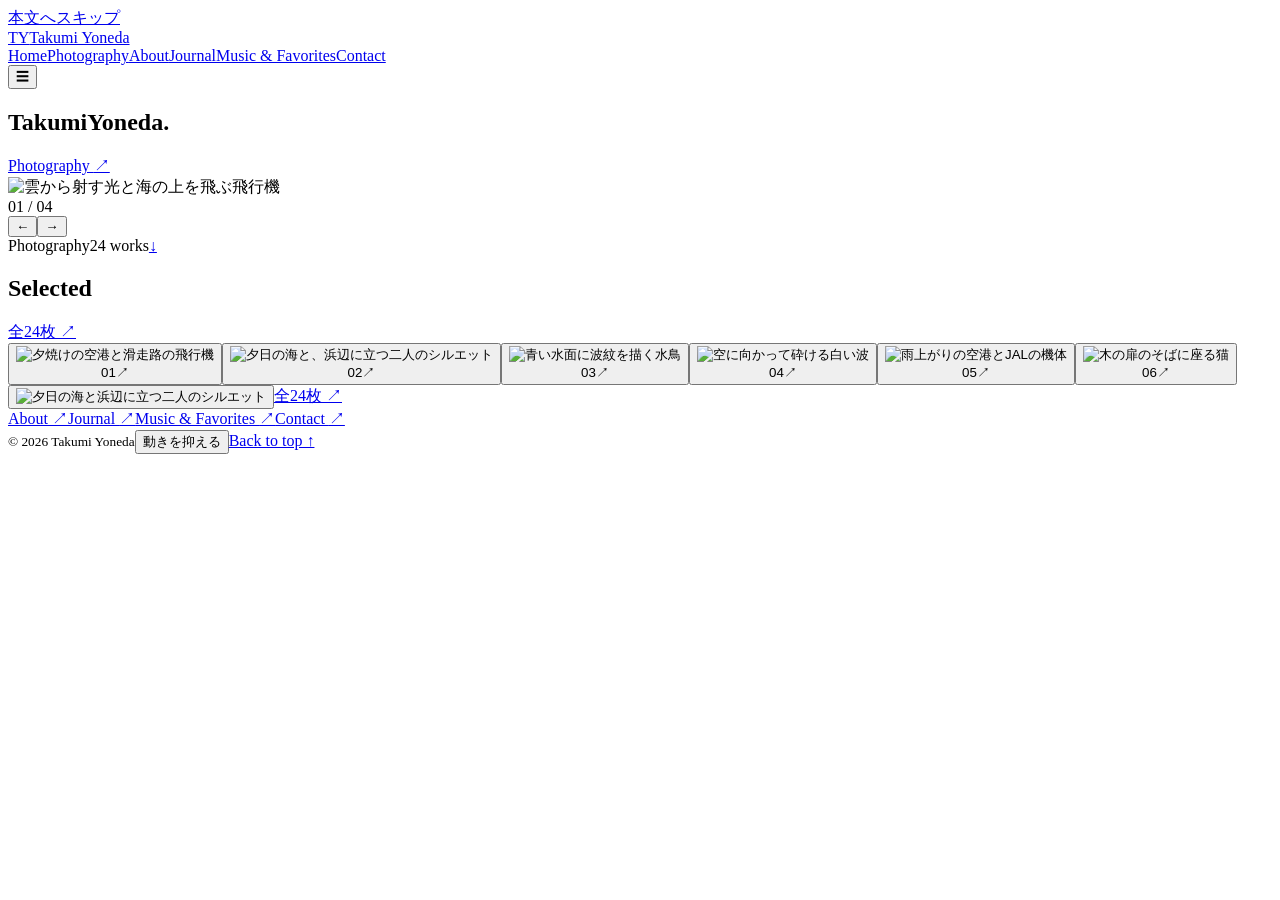
==== index.html @ cf7e60b3 "Add Takumi Yoneda personal website" ====
<!doctype html><html lang="ja"><head><meta charset="utf-8"><meta name="viewport" content="width=device-width,initial-scale=1"><meta name="description" content="Takumi Yonedaの個人公式サイト。写真、アート、言葉と好きなもの。Photography"><meta name="theme-color" content="#ffffff"><title>Home — Takumi Yoneda</title><link rel="icon" href="assets/favicon.svg" type="image/svg+xml"><link rel="stylesheet" href="assets/style.css"><script defer src="assets/content.js"></script><script defer src="assets/app.js"></script></head><body class="home-page"><a class="skip" href="#main">本文へスキップ</a><header><a class="brand" href="index.html">TY<span>Takumi Yoneda</span></a><nav class="desktop-nav" aria-label="メインナビゲーション"><a href="index.html" aria-current="page">Home</a><a href="photography.html">Photography</a><a href="about.html" >About</a><a href="journal.html" >Journal</a><a href="favorites.html" >Music & Favorites</a><a href="contact.html" >Contact</a></nav><button class="icon menu-toggle" aria-label="メニューを開く" aria-haspopup="dialog" aria-controls="menu-dialog" aria-expanded="false">☰</button></header><main id="main"><section class="cover" aria-label="写真カルーセル"><div class="cover-heading"><h1><span>Takumi</span><span>Yoneda<span class="name-dot">.</span></span></h1><a class="cover-link" href="photography.html">Photography <span aria-hidden="true">↗</span></a></div><div class="cover-photo" id="cover-photo"><div class="image-wrap"><img src="assets/photo-23.jpg" alt="雲から射す光と海の上を飛ぶ飛行機" width="1800" height="1200" fetchpriority="high"><span class="image-error" hidden>画像を読み込めませんでした</span></div><div class="cover-overlay"><span id="cover-counter" aria-live="polite">01 / 04</span><div class="cover-buttons"><button class="icon" id="cover-prev" aria-label="前の写真">←</button><button class="icon" id="cover-next" aria-label="次の写真">→</button></div></div></div><div class="cover-baseline"><span>Photography</span><span>24 works</span><a href="#selected" aria-label="作品へスクロール">↓</a></div></section><section id="selected" class="selected"><div class="section-head"><h2>Selected</h2><a class="chip" href="photography.html">全24枚 ↗</a></div><div class="selected-grid"><button class="photo-card reveal" data-photo="8" aria-label="IMG_3153_1を拡大"><div class="image-wrap"><img src="assets/photo-8.jpg" alt="夕焼けの空港と滑走路の飛行機" width="1800" height="1200" loading="lazy"><span class="image-error" hidden>画像を読み込めませんでした</span></div><span class="frame-number">01<span>↗</span></span></button><button class="photo-card reveal" data-photo="0" aria-label="Z50_4692を拡大"><div class="image-wrap"><img src="assets/photo-0.jpg" alt="夕日の海と、浜辺に立つ二人のシルエット" width="1800" height="1200" loading="lazy"><span class="image-error" hidden>画像を読み込めませんでした</span></div><span class="frame-number">02<span>↗</span></span></button><button class="photo-card reveal" data-photo="14" aria-label="Z50_3294を拡大"><div class="image-wrap"><img src="assets/photo-14.jpg" alt="青い水面に波紋を描く水鳥" width="1800" height="1200" loading="lazy"><span class="image-error" hidden>画像を読み込めませんでした</span></div><span class="frame-number">03<span>↗</span></span></button><button class="photo-card reveal" data-photo="15" aria-label="Z50_6900を拡大"><div class="image-wrap"><img src="assets/photo-15.jpg" alt="空に向かって砕ける白い波" width="1800" height="1200" loading="lazy"><span class="image-error" hidden>画像を読み込めませんでした</span></div><span class="frame-number">04<span>↗</span></span></button><button class="photo-card reveal" data-photo="10" aria-label="Z50_9318を拡大"><div class="image-wrap"><img src="assets/photo-10.jpg" alt="雨上がりの空港とJALの機体" width="1800" height="1200" loading="lazy"><span class="image-error" hidden>画像を読み込めませんでした</span></div><span class="frame-number">05<span>↗</span></span></button><button class="photo-card reveal" data-photo="21" aria-label="Z50_0183を拡大"><div class="image-wrap"><img src="assets/photo-21.jpg" alt="木の扉のそばに座る猫" width="1800" height="1200" loading="lazy"><span class="image-error" hidden>画像を読み込めませんでした</span></div><span class="frame-number">06<span>↗</span></span></button></div></section><section class="closing-frame reveal" aria-label="最後の作品"><button class="photo-card" data-photo="0" aria-label="Z50_4692を拡大"><div class="image-wrap"><img src="assets/photo-0.jpg" alt="夕日の海と浜辺に立つ二人のシルエット" width="1197" height="1800" loading="lazy"><span class="image-error" hidden>画像を読み込めませんでした</span></div></button><a class="chip" href="photography.html">全24枚 ↗</a></section><section class="home-links"><a href="about.html">About <span>↗</span></a><a href="journal.html">Journal <span>↗</span></a><a href="favorites.html">Music & Favorites <span>↗</span></a><a href="contact.html">Contact <span>↗</span></a></section><noscript><nav aria-label="ページ一覧"><a href="index.html">Home</a> / <a href="photography.html">Photography</a> / <a href="about.html">About</a> / <a href="journal.html">Journal</a> / <a href="favorites.html">Music & Favorites</a> / <a href="contact.html">Contact</a></nav></noscript></main><footer><div class="footer-bottom"><small>© 2026 Takumi Yoneda</small><button id="motion-toggle" class="chip" aria-pressed="false">動きを抑える</button><a href="#main">Back to top ↑</a></div></footer><dialog id="menu-dialog" class="menu-dialog" aria-labelledby="menu-title"><div class="dialog-top"><h2 id="menu-title">Menu</h2><button class="icon" data-close aria-label="メニューを閉じる">×</button></div><nav aria-label="モバイルナビゲーション"><a href="index.html" >Home<span>↗</span></a><a href="photography.html" aria-current="page">Photography<span>↗</span></a><a href="about.html" >About<span>↗</span></a><a href="journal.html" >Journal<span>↗</span></a><a href="favorites.html" >Music & Favorites<span>↗</span></a><a href="contact.html" >Contact<span>↗</span></a></nav></dialog><dialog id="sheet" class="sheet" aria-labelledby="sheet-title"><div class="handle" aria-hidden="true"></div><div class="dialog-top"><h2 id="sheet-title">Details</h2><button class="icon" data-close aria-label="詳細を閉じる">×</button></div><div id="sheet-content"></div></dialog><dialog id="lightbox" class="lightbox" aria-label="写真の拡大表示"><button class="icon" data-close aria-label="拡大表示を閉じる">×</button><img id="lightbox-image" alt=""><button class="icon viewer-info" id="viewer-info" aria-label="作品情報">i</button><div class="viewer-controls"><button class="icon" id="viewer-prev" aria-label="前の作品">←</button><span id="viewer-count" aria-live="polite"></span><button class="icon" id="viewer-next" aria-label="次の作品">→</button></div></dialog><div id="toast" role="status"></div></body></html>
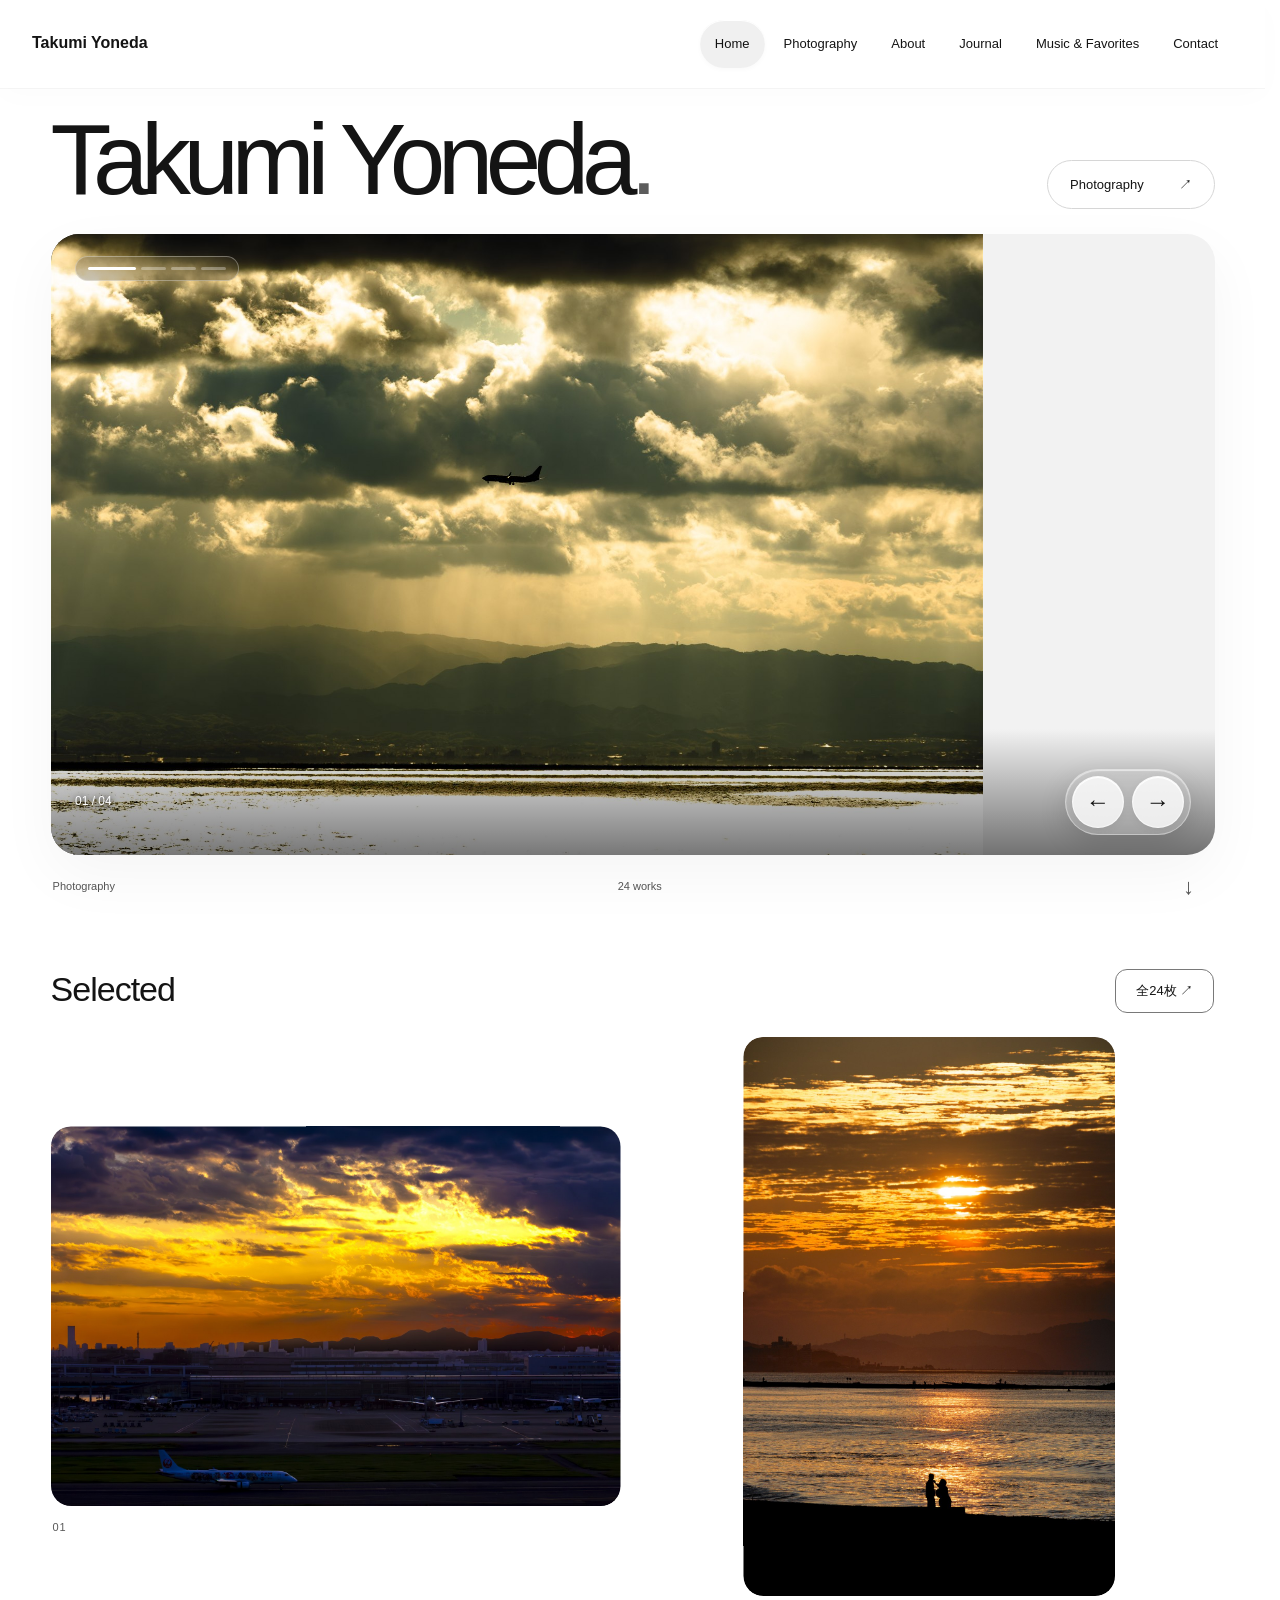
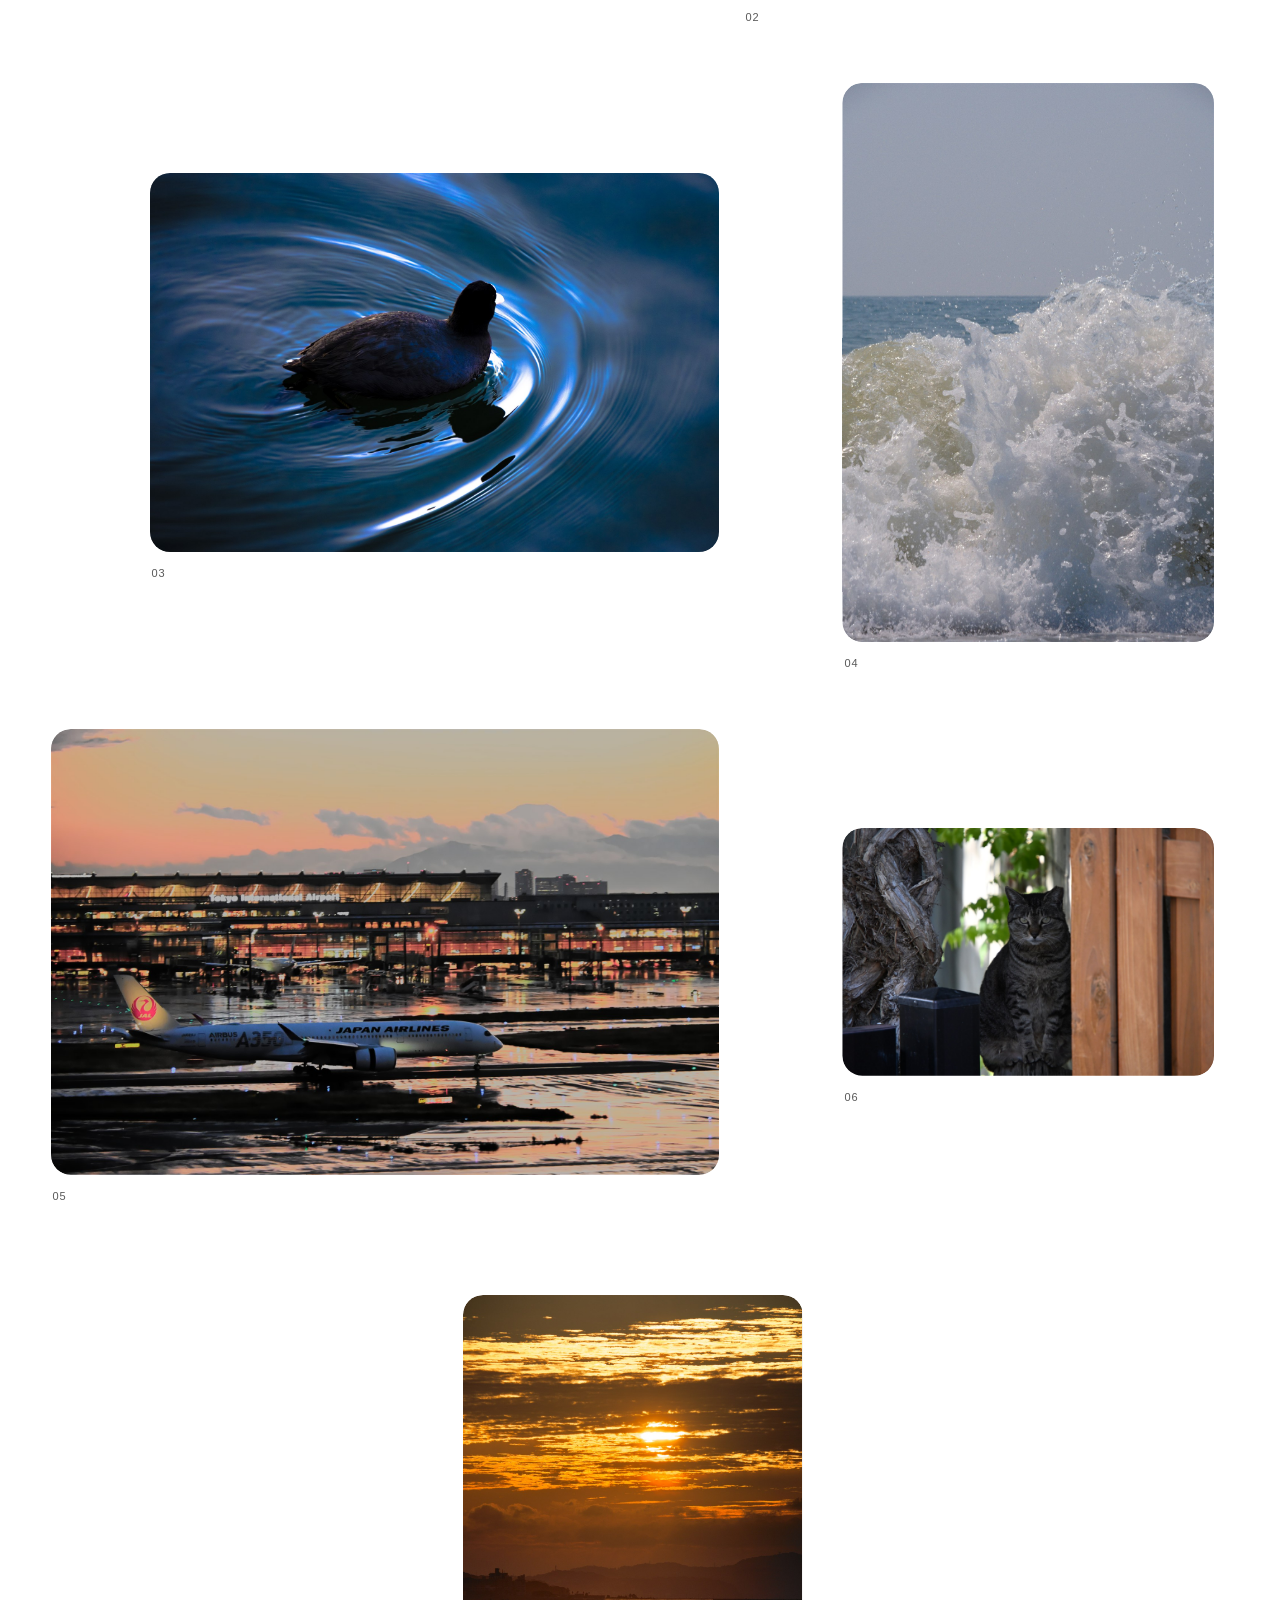
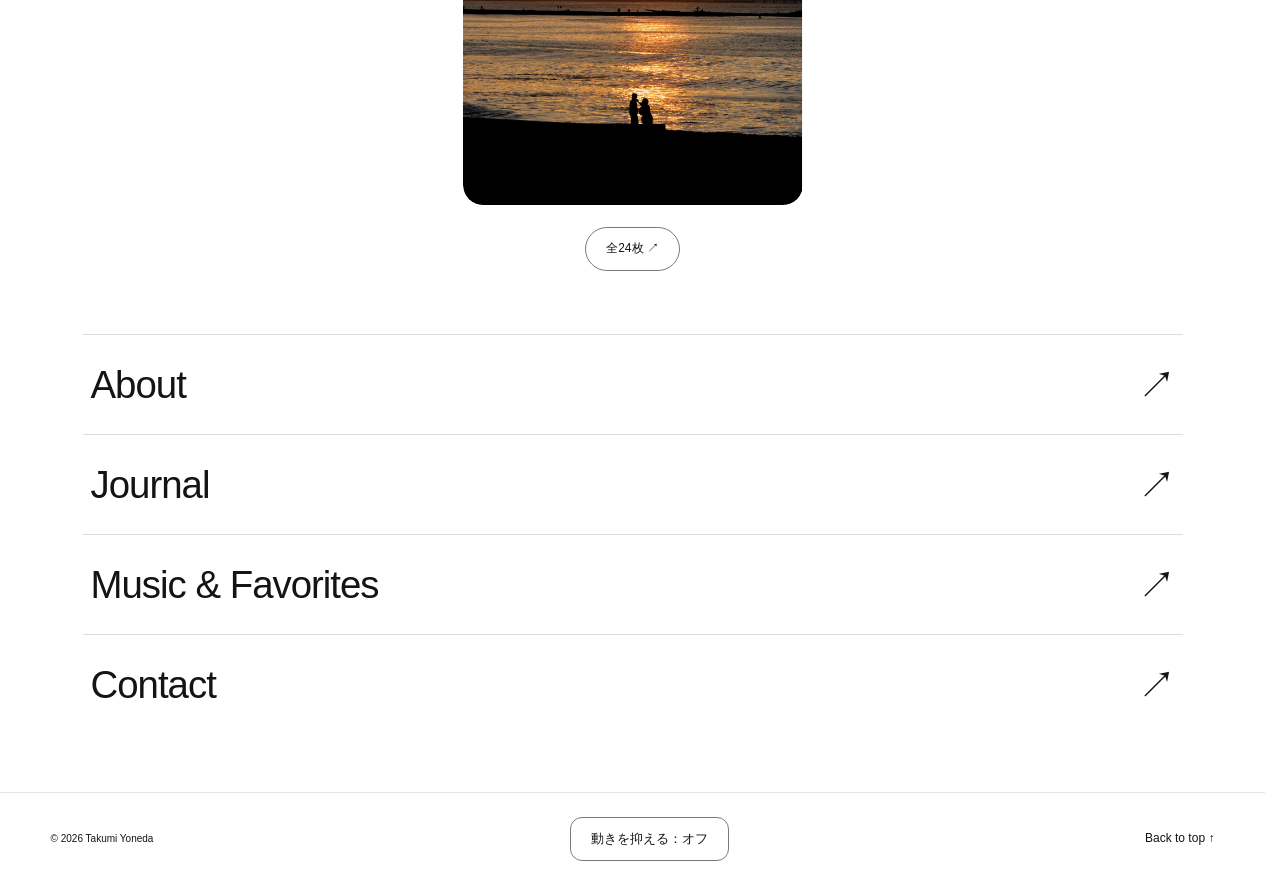
==== commit 2bdcffd3: "Polish page transitions and artist credits" ====
--- a/index.html
+++ b/index.html
@@ -1 +1 @@
-<!doctype html><html lang="ja"><head><meta charset="utf-8"><meta name="viewport" content="width=device-width,initial-scale=1"><meta name="description" content="Takumi Yonedaの個人公式サイト。写真、アート、言葉と好きなもの。Photography"><meta name="theme-color" content="#ffffff"><title>Home — Takumi Yoneda</title><link rel="icon" href="assets/favicon.svg" type="image/svg+xml"><link rel="stylesheet" href="assets/style.css"><script defer src="assets/content.js"></script><script defer src="assets/app.js"></script></head><body class="home-page"><a class="skip" href="#main">本文へスキップ</a><header><a class="brand" href="index.html">TY<span>Takumi Yoneda</span></a><nav class="desktop-nav" aria-label="メインナビゲーション"><a href="index.html" aria-current="page">Home</a><a href="photography.html">Photography</a><a href="about.html" >About</a><a href="journal.html" >Journal</a><a href="favorites.html" >Music & Favorites</a><a href="contact.html" >Contact</a></nav><button class="icon menu-toggle" aria-label="メニューを開く" aria-haspopup="dialog" aria-controls="menu-dialog" aria-expanded="false">☰</button></header><main id="main"><section class="cover" aria-label="写真カルーセル"><div class="cover-heading"><h1><span>Takumi</span><span>Yoneda<span class="name-dot">.</span></span></h1><a class="cover-link" href="photography.html">Photography <span aria-hidden="true">↗</span></a></div><div class="cover-photo" id="cover-photo"><div class="image-wrap"><img src="assets/photo-23.jpg" alt="雲から射す光と海の上を飛ぶ飛行機" width="1800" height="1200" fetchpriority="high"><span class="image-error" hidden>画像を読み込めませんでした</span></div><div class="cover-overlay"><span id="cover-counter" aria-live="polite">01 / 04</span><div class="cover-buttons"><button class="icon" id="cover-prev" aria-label="前の写真">←</button><button class="icon" id="cover-next" aria-label="次の写真">→</button></div></div></div><div class="cover-baseline"><span>Photography</span><span>24 works</span><a href="#selected" aria-label="作品へスクロール">↓</a></div></section><section id="selected" class="selected"><div class="section-head"><h2>Selected</h2><a class="chip" href="photography.html">全24枚 ↗</a></div><div class="selected-grid"><button class="photo-card reveal" data-photo="8" aria-label="IMG_3153_1を拡大"><div class="image-wrap"><img src="assets/photo-8.jpg" alt="夕焼けの空港と滑走路の飛行機" width="1800" height="1200" loading="lazy"><span class="image-error" hidden>画像を読み込めませんでした</span></div><span class="frame-number">01<span>↗</span></span></button><button class="photo-card reveal" data-photo="0" aria-label="Z50_4692を拡大"><div class="image-wrap"><img src="assets/photo-0.jpg" alt="夕日の海と、浜辺に立つ二人のシルエット" width="1800" height="1200" loading="lazy"><span class="image-error" hidden>画像を読み込めませんでした</span></div><span class="frame-number">02<span>↗</span></span></button><button class="photo-card reveal" data-photo="14" aria-label="Z50_3294を拡大"><div class="image-wrap"><img src="assets/photo-14.jpg" alt="青い水面に波紋を描く水鳥" width="1800" height="1200" loading="lazy"><span class="image-error" hidden>画像を読み込めませんでした</span></div><span class="frame-number">03<span>↗</span></span></button><button class="photo-card reveal" data-photo="15" aria-label="Z50_6900を拡大"><div class="image-wrap"><img src="assets/photo-15.jpg" alt="空に向かって砕ける白い波" width="1800" height="1200" loading="lazy"><span class="image-error" hidden>画像を読み込めませんでした</span></div><span class="frame-number">04<span>↗</span></span></button><button class="photo-card reveal" data-photo="10" aria-label="Z50_9318を拡大"><div class="image-wrap"><img src="assets/photo-10.jpg" alt="雨上がりの空港とJALの機体" width="1800" height="1200" loading="lazy"><span class="image-error" hidden>画像を読み込めませんでした</span></div><span class="frame-number">05<span>↗</span></span></button><button class="photo-card reveal" data-photo="21" aria-label="Z50_0183を拡大"><div class="image-wrap"><img src="assets/photo-21.jpg" alt="木の扉のそばに座る猫" width="1800" height="1200" loading="lazy"><span class="image-error" hidden>画像を読み込めませんでした</span></div><span class="frame-number">06<span>↗</span></span></button></div></section><section class="closing-frame reveal" aria-label="最後の作品"><button class="photo-card" data-photo="0" aria-label="Z50_4692を拡大"><div class="image-wrap"><img src="assets/photo-0.jpg" alt="夕日の海と浜辺に立つ二人のシルエット" width="1197" height="1800" loading="lazy"><span class="image-error" hidden>画像を読み込めませんでした</span></div></button><a class="chip" href="photography.html">全24枚 ↗</a></section><section class="home-links"><a href="about.html">About <span>↗</span></a><a href="journal.html">Journal <span>↗</span></a><a href="favorites.html">Music & Favorites <span>↗</span></a><a href="contact.html">Contact <span>↗</span></a></section><noscript><nav aria-label="ページ一覧"><a href="index.html">Home</a> / <a href="photography.html">Photography</a> / <a href="about.html">About</a> / <a href="journal.html">Journal</a> / <a href="favorites.html">Music & Favorites</a> / <a href="contact.html">Contact</a></nav></noscript></main><footer><div class="footer-bottom"><small>© 2026 Takumi Yoneda</small><button id="motion-toggle" class="chip" aria-pressed="false">動きを抑える</button><a href="#main">Back to top ↑</a></div></footer><dialog id="menu-dialog" class="menu-dialog" aria-labelledby="menu-title"><div class="dialog-top"><h2 id="menu-title">Menu</h2><button class="icon" data-close aria-label="メニューを閉じる">×</button></div><nav aria-label="モバイルナビゲーション"><a href="index.html" >Home<span>↗</span></a><a href="photography.html" aria-current="page">Photography<span>↗</span></a><a href="about.html" >About<span>↗</span></a><a href="journal.html" >Journal<span>↗</span></a><a href="favorites.html" >Music & Favorites<span>↗</span></a><a href="contact.html" >Contact<span>↗</span></a></nav></dialog><dialog id="sheet" class="sheet" aria-labelledby="sheet-title"><div class="handle" aria-hidden="true"></div><div class="dialog-top"><h2 id="sheet-title">Details</h2><button class="icon" data-close aria-label="詳細を閉じる">×</button></div><div id="sheet-content"></div></dialog><dialog id="lightbox" class="lightbox" aria-label="写真の拡大表示"><button class="icon" data-close aria-label="拡大表示を閉じる">×</button><img id="lightbox-image" alt=""><button class="icon viewer-info" id="viewer-info" aria-label="作品情報">i</button><div class="viewer-controls"><button class="icon" id="viewer-prev" aria-label="前の作品">←</button><span id="viewer-count" aria-live="polite"></span><button class="icon" id="viewer-next" aria-label="次の作品">→</button></div></dialog><div id="toast" role="status"></div></body></html>+<!doctype html><html lang="ja"><head><meta charset="utf-8"><meta name="viewport" content="width=device-width,initial-scale=1"><meta name="description" content="Takumi Yonedaの個人公式サイト。写真、アート、言葉と好きなもの。Photography"><meta name="theme-color" content="#ffffff"><title>Home — Takumi Yoneda</title><link rel="icon" href="assets/favicon.svg" type="image/svg+xml"><link rel="stylesheet" href="assets/style.css"><link rel="stylesheet" href="assets/motion.css"><script defer src="assets/content.js"></script><script defer src="assets/app.js"></script><script defer src="assets/motion.js"></script></head><body class="home-page"><a class="skip" href="#main">本文へスキップ</a><header><a class="brand" href="index.html">TY<span>Takumi Yoneda</span></a><nav class="desktop-nav" aria-label="メインナビゲーション"><a href="index.html" aria-current="page">Home</a><a href="photography.html">Photography</a><a href="about.html" >About</a><a href="journal.html" >Journal</a><a href="favorites.html" >Music & Favorites</a><a href="contact.html" >Contact</a></nav><button class="icon menu-toggle" aria-label="メニューを開く" aria-haspopup="dialog" aria-controls="menu-dialog" aria-expanded="false">☰</button></header><main id="main"><section class="cover" aria-label="写真カルーセル"><div class="cover-heading"><h1><span>Takumi</span><span>Yoneda<span class="name-dot">.</span></span></h1><a class="cover-link" href="photography.html">Photography <span aria-hidden="true">↗</span></a></div><div class="cover-photo" id="cover-photo"><div class="image-wrap"><img src="assets/photo-23.jpg" alt="雲から射す光と海の上を飛ぶ飛行機" width="1800" height="1200" fetchpriority="high"><span class="image-error" hidden>画像を読み込めませんでした</span></div><div class="cover-overlay"><span id="cover-counter" aria-live="polite">01 / 04</span><div class="cover-buttons"><button class="icon" id="cover-prev" aria-label="前の写真">←</button><button class="icon" id="cover-next" aria-label="次の写真">→</button></div></div></div><div class="cover-baseline"><span>Photography</span><span>24 works</span><a href="#selected" aria-label="作品へスクロール">↓</a></div></section><section id="selected" class="selected"><div class="section-head"><h2>Selected</h2><a class="chip" href="photography.html">全24枚 ↗</a></div><div class="selected-grid"><button class="photo-card reveal" data-photo="8" aria-label="IMG_3153_1を拡大"><div class="image-wrap"><img src="assets/photo-8.jpg" alt="夕焼けの空港と滑走路の飛行機" width="1800" height="1200" loading="lazy"><span class="image-error" hidden>画像を読み込めませんでした</span></div><span class="frame-number">01<span>↗</span></span></button><button class="photo-card reveal" data-photo="0" aria-label="Z50_4692を拡大"><div class="image-wrap"><img src="assets/photo-0.jpg" alt="夕日の海と、浜辺に立つ二人のシルエット" width="1800" height="1200" loading="lazy"><span class="image-error" hidden>画像を読み込めませんでした</span></div><span class="frame-number">02<span>↗</span></span></button><button class="photo-card reveal" data-photo="14" aria-label="Z50_3294を拡大"><div class="image-wrap"><img src="assets/photo-14.jpg" alt="青い水面に波紋を描く水鳥" width="1800" height="1200" loading="lazy"><span class="image-error" hidden>画像を読み込めませんでした</span></div><span class="frame-number">03<span>↗</span></span></button><button class="photo-card reveal" data-photo="15" aria-label="Z50_6900を拡大"><div class="image-wrap"><img src="assets/photo-15.jpg" alt="空に向かって砕ける白い波" width="1800" height="1200" loading="lazy"><span class="image-error" hidden>画像を読み込めませんでした</span></div><span class="frame-number">04<span>↗</span></span></button><button class="photo-card reveal" data-photo="10" aria-label="Z50_9318を拡大"><div class="image-wrap"><img src="assets/photo-10.jpg" alt="雨上がりの空港とJALの機体" width="1800" height="1200" loading="lazy"><span class="image-error" hidden>画像を読み込めませんでした</span></div><span class="frame-number">05<span>↗</span></span></button><button class="photo-card reveal" data-photo="21" aria-label="Z50_0183を拡大"><div class="image-wrap"><img src="assets/photo-21.jpg" alt="木の扉のそばに座る猫" width="1800" height="1200" loading="lazy"><span class="image-error" hidden>画像を読み込めませんでした</span></div><span class="frame-number">06<span>↗</span></span></button></div></section><section class="closing-frame reveal" aria-label="最後の作品"><button class="photo-card" data-photo="0" aria-label="Z50_4692を拡大"><div class="image-wrap"><img src="assets/photo-0.jpg" alt="夕日の海と浜辺に立つ二人のシルエット" width="1197" height="1800" loading="lazy"><span class="image-error" hidden>画像を読み込めませんでした</span></div></button><a class="chip" href="photography.html">全24枚 ↗</a></section><section class="home-links"><a href="about.html">About <span>↗</span></a><a href="journal.html">Journal <span>↗</span></a><a href="favorites.html">Music & Favorites <span>↗</span></a><a href="contact.html">Contact <span>↗</span></a></section><noscript><nav aria-label="ページ一覧"><a href="index.html">Home</a> / <a href="photography.html">Photography</a> / <a href="about.html">About</a> / <a href="journal.html">Journal</a> / <a href="favorites.html">Music & Favorites</a> / <a href="contact.html">Contact</a></nav></noscript></main><footer><div class="footer-bottom"><small>© 2026 Takumi Yoneda</small><button id="motion-toggle" class="chip" aria-pressed="false">動きを抑える</button><a href="#main">Back to top ↑</a></div></footer><dialog id="menu-dialog" class="menu-dialog" aria-labelledby="menu-title"><div class="dialog-top"><h2 id="menu-title">Menu</h2><button class="icon" data-close aria-label="メニューを閉じる">×</button></div><nav aria-label="モバイルナビゲーション"><a href="index.html" >Home<span>↗</span></a><a href="photography.html" aria-current="page">Photography<span>↗</span></a><a href="about.html" >About<span>↗</span></a><a href="journal.html" >Journal<span>↗</span></a><a href="favorites.html" >Music & Favorites<span>↗</span></a><a href="contact.html" >Contact<span>↗</span></a></nav></dialog><dialog id="sheet" class="sheet" aria-labelledby="sheet-title"><div class="handle" aria-hidden="true"></div><div class="dialog-top"><h2 id="sheet-title">Details</h2><button class="icon" data-close aria-label="詳細を閉じる">×</button></div><div id="sheet-content"></div></dialog><dialog id="lightbox" class="lightbox" aria-label="写真の拡大表示"><button class="icon" data-close aria-label="拡大表示を閉じる">×</button><img id="lightbox-image" alt=""><button class="icon viewer-info" id="viewer-info" aria-label="作品情報">i</button><div class="viewer-controls"><button class="icon" id="viewer-prev" aria-label="前の作品">←</button><span id="viewer-count" aria-live="polite"></span><button class="icon" id="viewer-next" aria-label="次の作品">→</button></div></dialog><div id="toast" role="status"></div></body></html>
--- a/assets/style.css
+++ b/assets/style.css
@@ -0,0 +1,32 @@
+:root{color-scheme:light;--surface:#f7f8f2;--container:#eaece4;--primary:#365b42;--on-primary:#fff;--primary-container:#d7e9ce;--text:#20251f;--muted:#535e52;--outline:#727c70;--ease:cubic-bezier(.2,0,0,1);--radius:28px}*{box-sizing:border-box}body{margin:0;background:var(--surface);color:var(--text);font:16px/1.8 Arial,'Noto Sans JP',sans-serif}button,a,input{touch-action:manipulation}button{font:inherit;color:inherit;cursor:pointer}a{color:inherit;text-decoration:none}button{border:0}button[hidden],[hidden]{display:none!important}button,a{ -webkit-tap-highlight-color:transparent}a,button,summary{transition:background .2s var(--ease),transform .25s var(--ease),box-shadow .2s}a:hover,button:hover{filter:brightness(.94)}:focus-visible{outline:3px solid var(--primary);outline-offset:5px}img{display:block;width:100%;height:100%;object-fit:cover}header{height:100px;display:flex;align-items:center;justify-content:space-between;padding:0 4.5%;border-bottom:1px solid #d9ded3;gap:20px}.brand{font-size:32px;letter-spacing:-3px;font-weight:700;display:flex;align-items:center;gap:18px}.brand span{font-size:13px;letter-spacing:0;font-weight:500}.desktop-nav{display:flex;gap:8px}.desktop-nav a{padding:10px 15px;border-radius:28px;font-size:13px}.desktop-nav a[aria-current]{background:var(--primary-container);color:#223b2a}.desktop-nav a:hover{background:var(--container)}main,footer{max-width:1440px;margin:auto;padding:0 6%}.hero{display:grid;grid-template-columns:1fr 1.05fr;gap:6%;align-items:center;min-height:720px;padding:60px 0 80px}.eyebrow{font-size:11px;letter-spacing:2px;font-weight:700;color:var(--muted)}h1,h2,h3,p{margin-top:0}h1{font-size:clamp(56px,7.5vw,110px);line-height:1.04;letter-spacing:-6px;font-weight:500;margin-bottom:30px}em{font-family:Georgia,serif;font-weight:400;color:var(--primary)}.kinetic span{display:block;animation:rise .9s var(--ease) both}.kinetic span+span{animation-delay:.12s}.lead{font-size:16px;line-height:2;color:var(--muted);margin:30px 0}.button{display:inline-flex;align-items:center;justify-content:center;gap:35px;min-height:56px;padding:12px 26px;border-radius:100px;font-weight:600;font-size:14px}.filled{background:var(--primary);color:var(--on-primary)}.outlined{border:1px solid var(--outline);background:transparent}.button:hover{transform:translateY(-2px);box-shadow:0 5px 12px #253e2518}.hero-note{display:block;font-size:10px;letter-spacing:2px;margin-top:48px}.hero-visual{position:relative}.hero-visual .image-wrap{height:530px;border-radius:180px 180px 28px 28px}.image-wrap{background:var(--container);position:relative;overflow:hidden}.image-wrap:not(.loaded):not(.failed):after{content:'';position:absolute;inset:0;background:linear-gradient(100deg,transparent 20%,#ffffff70 45%,transparent 70%);animation:shimmer 1.4s infinite}.image-wrap img{transition:opacity .4s,transform .6s var(--ease)}.image-wrap.failed img{display:none}.image-error{display:block;padding:30px;color:var(--muted)}.image-label{display:flex;justify-content:space-between;font-size:10px;letter-spacing:1.8px;padding-top:16px}.round-mark{position:absolute;bottom:48px;left:-42px;border-radius:50%;width:120px;height:120px;display:grid;place-content:center;background:var(--primary-container);font-size:13px;line-height:1.5;transform:rotate(-12deg)}.section{padding:70px 0}.section-head{display:flex;align-items:end;justify-content:space-between;gap:20px;margin-bottom:30px}h2{font-size:clamp(28px,3.3vw,46px);font-weight:500;letter-spacing:-1px;line-height:1.35;margin-bottom:24px}.text-link{font-size:13px;border-bottom:1px solid var(--outline);padding:10px 0}.carousel{border-radius:var(--radius);overflow:hidden;background:var(--container)}.carousel .image-wrap{height:470px}.carousel-bar{padding:20px 28px;display:flex;justify-content:space-between;align-items:center}.carousel-bar p{margin:0;font-size:20px}.carousel-bar small{margin-left:20px;font-size:12px;color:var(--muted)}.icon{display:inline-grid;place-content:center;width:48px;height:48px;min-width:48px;border-radius:50%;background:var(--primary-container);font-size:24px}.carousel-bar .icon{background:var(--surface);margin-left:8px}.intro-panel{border-radius:40px;background:var(--primary-container);padding:70px;margin:60px 0;text-align:center}.intro-panel p{color:var(--muted)}.link-grid{display:grid;grid-template-columns:repeat(3,1fr);gap:18px}.link-card{border-top:1px solid var(--outline);padding:24px 10px}.link-card:hover{background:var(--container);border-radius:20px;transform:translateY(-4px)}h3{font-weight:500;font-size:22px}.link-card h3{margin-top:25px}.link-card p{font-size:13px;color:var(--muted)}.breadcrumbs{font-size:12px;padding-top:28px;color:var(--muted)}.breadcrumbs ol{list-style:none;display:flex;gap:14px;padding:0}.breadcrumbs li+li:before{content:'/';margin-right:14px}.page-heading{padding:65px 0 55px}.page-heading h1{font-size:clamp(48px,8vw,100px);overflow-wrap:anywhere}.page-heading p{color:var(--muted)}.accent{color:var(--primary)}.sample{font-size:12px;color:var(--muted);border-left:2px solid #a7b79f;padding-left:12px}.filters{display:flex;gap:10px;flex-wrap:wrap;margin-bottom:32px}.chip{display:inline-flex;align-items:center;justify-content:center;min-height:44px;padding:8px 20px;border:1px solid var(--outline);border-radius:12px;background:transparent;font-size:13px}.chip[aria-pressed=true]{background:var(--primary-container);border-color:transparent}.photo-grid{display:grid;grid-template-columns:1fr 1fr;gap:38px 24px}.photo-card{text-align:left;padding:0;background:none;border-radius:24px;overflow:hidden}.photo-card .image-wrap{height:340px;border-radius:24px}.photo-card:nth-child(even){margin-top:60px}.photo-card:hover img{transform:scale(1.035)}.photo-caption{display:flex;justify-content:space-between;padding:16px 6px;font-size:21px}.photo-caption small{display:block;font-size:12px;color:var(--muted)}.about-grid{display:grid;grid-template-columns:1fr 1fr;align-items:center;gap:8%}.about-grid .image-wrap{height:500px;border-radius:120px 28px 28px 28px}.process{list-style:none;display:grid;grid-template-columns:repeat(4,1fr);padding:30px 0;gap:20px}.process li>span{font-size:48px;color:var(--primary)}.process h3{font-size:17px}.process-line{height:5px;background:var(--primary-container);overflow:hidden;border-radius:10px}.process-line:after{content:'';display:block;background:var(--primary);width:100%;height:100%;transform-origin:left;animation:grow 1.2s var(--ease) both;animation-delay:calc(var(--i)*.15s)}.journal-row{display:flex;align-items:center;gap:36px;border-top:1px solid #c4cbbd;padding:36px 0}.journal-row>div{flex:1}.journal-row h2{font-size:30px;margin-bottom:10px}.journal-row p{margin-bottom:8px}.journal-number{font-size:32px;color:var(--muted)}.favorite-grid{display:grid;grid-template-columns:repeat(3,1fr);gap:20px}.favorite-card{padding:36px;border-radius:28px;background:var(--container)}.favorite-symbol{display:block;font-size:74px;color:var(--primary);margin-bottom:35px}.favorite-card h2{font-size:25px}.favorite-card p{font-size:14px}.static{cursor:default}.contact-panel{background:var(--primary-container);padding:50px;border-radius:32px}.faq{max-width:800px}.faq details{border-bottom:1px solid #bac4b4;padding:20px 0}.faq summary{cursor:pointer;min-height:44px;padding:8px;font-size:18px}.faq details p{padding:15px 8px;margin:0;color:var(--muted)}footer{margin-top:100px;border-top:1px solid #c4cbbd}.footer-top{display:flex;justify-content:space-between;align-items:center;gap:30px;padding:50px 0}.footer-top>a{font-size:clamp(32px,5vw,66px);letter-spacing:-2px}.footer-top>span{font-size:11px;letter-spacing:1.5px;line-height:2}.footer-bottom{border-top:1px solid #d9ded3;padding:24px 0;display:flex;justify-content:space-between;align-items:center;gap:20px;font-size:12px}.menu-toggle{display:none}dialog{color:var(--text);border:0;padding:28px;background:var(--surface);box-shadow:0 20px 80px #17241733}dialog::backdrop{background:#17241788;backdrop-filter:blur(4px)}dialog[open]{animation:rise .35s var(--ease)}.dialog-top{display:flex;align-items:center;justify-content:space-between;gap:20px;margin-bottom:24px}.dialog-top h2{font-size:24px;margin:0}.sheet{position:fixed;inset:auto 0 0;margin:0 auto;width:min(760px,100%);max-width:100%;max-height:90dvh;border-radius:32px 32px 0 0;overflow:auto;padding:16px 32px 40px}.handle{width:36px;height:4px;border-radius:4px;background:var(--outline);margin:0 auto 22px}.sheet img{max-height:45vh;border-radius:20px}.sheet h3{margin:20px 0 8px}.sheet .button{margin-top:18px}.lightbox{background:#151b16;max-width:95vw;max-height:95dvh;border-radius:20px;padding:60px 15px 15px}.lightbox>.icon{position:absolute;right:10px;top:8px}.lightbox img{width:auto;max-width:85vw;max-height:75dvh;object-fit:contain}.menu-dialog{position:fixed;inset:0 0 0 auto;margin:0;width:min(420px,100%);height:100dvh;max-height:100dvh;border-radius:28px 0 0 28px}.menu-dialog nav{display:grid}.menu-dialog nav a{display:flex;justify-content:space-between;padding:16px;border-radius:16px}.menu-dialog nav a[aria-current]{background:var(--primary-container)}#toast{position:fixed;bottom:24px;left:50%;transform:translateX(-50%);background:var(--text);color:white;border-radius:12px;padding:12px 24px;z-index:10;pointer-events:none}#toast:empty{display:none}.skip{position:fixed;top:-100px;left:20px;background:var(--primary);color:white;padding:12px;z-index:100}.skip:focus{top:10px}.sr-only{position:absolute;width:1px;height:1px;overflow:hidden;clip-path:inset(50%)}.js-motion .reveal{opacity:0;transform:translateY(22px);transition:opacity .65s var(--ease),transform .65s var(--ease)}.js-motion .reveal.visible{opacity:1;transform:none}body:has(dialog[open]){overflow:hidden}@keyframes rise{from{opacity:0;transform:translateY(24px)}to{opacity:1;transform:none}}@keyframes shimmer{from{transform:translateX(-100%)}to{transform:translateX(100%)}}@keyframes grow{from{transform:scaleX(0)}to{transform:scaleX(1)}}@media(min-width:1500px){header{padding-inline:calc((100vw - 1310px)/2)}}@media(max-width:1050px){.desktop-nav{display:none}.menu-toggle{display:grid}.hero{gap:4%;min-height:600px}.hero-visual .image-wrap{height:450px}h1{letter-spacing:-4px}.favorite-grid{grid-template-columns:1fr}.favorite-symbol{margin-bottom:12px}.process{grid-template-columns:1fr 1fr}}@media(max-width:640px){header{height:80px;padding:0 6%}.brand{font-size:28px}.brand span{font-size:12px}main,footer{padding-inline:6%}.hero{grid-template-columns:1fr;padding-top:40px;gap:38px}.hero h1{font-size:72px}.hero-note{margin-top:28px}.hero-visual .image-wrap{height:430px}.round-mark{left:auto;right:-8px;width:92px;height:92px;font-size:11px}.section{padding:45px 0}.section-head{align-items:start}.section-head h2{font-size:30px}.text-link{font-size:11px;white-space:nowrap}.carousel .image-wrap{height:280px}.carousel-bar{padding:16px}.carousel-bar p{font-size:15px}.carousel-bar small{display:block;margin-left:0}.intro-panel{padding:40px 22px;margin:30px 0}.link-grid,.photo-grid,.about-grid{grid-template-columns:1fr}.photo-card:nth-child(even){margin-top:0}.photo-card .image-wrap{height:300px}.page-heading{padding:40px 0}.page-heading h1{font-size:54px;letter-spacing:-3px}.about-grid{gap:30px}.about-grid .image-wrap{height:350px}.process{gap:16px}.process h3{font-size:13px}.journal-row{gap:14px}.journal-number{font-size:18px}.journal-row h2{font-size:23px}.journal-row p:not(.eyebrow){font-size:13px}.contact-panel{padding:30px 22px}.footer-top{display:block}.footer-top>span{display:block;margin-top:20px}.footer-bottom{flex-wrap:wrap}footer{margin-top:60px}.sheet{padding-inline:22px}}@media(prefers-reduced-motion:reduce){*,*:before,*:after{animation:none!important;transition:none!important;scroll-behavior:auto!important}.js-motion .reveal{opacity:1;transform:none}}html[data-reduced=true] *,html[data-reduced=true] *:before,html[data-reduced=true] *:after{animation:none!important;transition:none!important;scroll-behavior:auto!important}html[data-reduced=true] .reveal{opacity:1;transform:none}
+
+/* Preserve the full composition of supplied photographs in the portfolio. */
+.photo-card .image-wrap{height:auto;aspect-ratio:3/2}.photo-card:first-child .image-wrap{aspect-ratio:2/3}.photo-card .image-wrap img{width:100%;height:100%;object-fit:contain}.sheet img{height:auto;object-fit:contain}.hero-visual .image-wrap img{object-position:center 65%}
+
+/* White-first M3 neutral color roles. */
+:root{--surface:#fff;--container:#f4f4f4;--primary:#161616;--on-primary:#fff;--primary-container:#ededed;--text:#141414;--muted:#595959;--outline:#797979}
+header{border-color:#e5e5e5}.desktop-nav a[aria-current]{color:#111}.desktop-nav a:hover{background:#f3f3f3}.lightbox{background:#111}.sample{border-color:#999}footer,.footer-bottom{border-color:#e5e5e5}.faq details,.journal-row{border-color:#d5d5d5}
+.portfolio-page header{height:88px}.portfolio-page .brand{font-size:0;letter-spacing:0;gap:0}.portfolio-page .brand span{font-size:16px;font-weight:600}.portfolio-page main{max-width:1600px;padding-inline:4%}.portfolio-page .breadcrumbs{padding-top:18px;font-size:11px}.portfolio-page .page-heading{display:flex;align-items:center;justify-content:space-between;padding:30px 0 38px;gap:20px}.portfolio-page .page-heading h1{font-family:Arial,sans-serif;font-size:32px;letter-spacing:-1px;line-height:1.2;margin:0;font-weight:500}.photo-count{font-size:12px;color:var(--muted)}
+.portfolio-page .photo-grid{display:block;columns:2;column-gap:24px}.portfolio-page .photo-card{display:block;width:100%;margin:0 0 25px;break-inside:avoid;position:relative;border-radius:16px}.portfolio-page .photo-card:nth-child(even){margin-top:0}.portfolio-page .photo-card .image-wrap,.portfolio-page .photo-card:first-child .image-wrap{height:auto;aspect-ratio:auto;border-radius:16px}.portfolio-page .photo-card img{height:auto;object-fit:contain}.portfolio-page .photo-card:hover img{transform:none}.frame-number{display:block;font-size:11px;color:#595959;padding:8px 2px;text-align:left}.portfolio-page footer{max-width:1600px;margin-top:48px;padding-inline:4%}.portfolio-page .footer-bottom{border-top:0}.portfolio-page .chip{border-radius:100px;font-size:11px}.portfolio-home .page-heading{padding-top:48px}
+@media(min-width:1500px){.portfolio-page header{padding-inline:4%}}@media(max-width:640px){.portfolio-page header{height:72px}.portfolio-page main{padding-inline:5%}.portfolio-page .page-heading{padding:24px 0}.portfolio-page .page-heading h1{font-size:26px}.portfolio-page .photo-grid{columns:1}.portfolio-page .photo-card{margin-bottom:20px}.portfolio-page .photo-card .image-wrap{height:auto}.portfolio-page .footer-bottom{gap:12px}}
+
+/* M3 editorial portfolio: neutral surfaces, expressive type, deliberate spacing. */
+.portfolio-page .page-heading{padding:48px 0 46px;align-items:flex-end;border-bottom:1px solid #e6e6e6;margin-bottom:24px}.portfolio-page .page-heading h1{font-size:clamp(64px,12vw,170px);line-height:.85;letter-spacing:-.075em;font-weight:500}.portfolio-page .page-heading h1 span{display:inline-block;animation:rise .8s var(--ease) both}.portfolio-page .page-heading h1 span+span{animation-delay:.1s}.portfolio-home .page-heading h1{font-size:clamp(44px,8vw,112px);line-height:1;letter-spacing:-.065em}.photo-count{font-variant-numeric:tabular-nums;border:1px solid #ddd;border-radius:50%;width:48px;height:48px;display:grid;place-items:center}.portfolio-tools{margin-bottom:32px}.portfolio-tools .filters{margin:0;gap:8px}.portfolio-page .filters .chip{min-height:44px;padding:8px 20px;border-color:#ddd}.portfolio-page .filters .chip[aria-pressed=true]{background:#171717;color:#fff}
+.portfolio-page .photo-grid{display:grid;columns:unset;grid-template-columns:repeat(12,minmax(0,1fr));gap:50px 28px;align-items:center}.portfolio-page .photo-card{grid-column:span 6;margin:0!important;align-self:center;border-radius:0;overflow:visible}.portfolio-page .photo-card .image-wrap,.portfolio-page .photo-card:first-child .image-wrap{border-radius:20px;overflow:hidden}.portfolio-page .photo-card.frame-0{grid-column:1/-1}.portfolio-page .photo-card.frame-1{grid-column:2/6}.portfolio-page .photo-card.frame-2{grid-column:7/13}.portfolio-page .photo-card.frame-3{grid-column:1/9}.portfolio-page .photo-card.frame-4{grid-column:4/13}.portfolio-page .photo-card.frame-7{grid-column:2/12}.portfolio-page .photo-card.frame-10{grid-column:2/6}.portfolio-page .photo-card.frame-11{grid-column:7/13}.portfolio-page .photo-card.frame-14{grid-column:2/12}.portfolio-page .photo-card.frame-19{grid-column:2/12}.portfolio-page .photo-card.frame-23{grid-column:3/11}.portfolio-page .photo-card:hover{filter:none}.portfolio-page .photo-card:hover .image-wrap{box-shadow:0 8px 26px #00000014}.portfolio-page .photo-card:hover img{transform:scale(1.012)}.frame-number{display:flex;justify-content:space-between;padding:12px 2px;font-size:11px;letter-spacing:.08em}.frame-number>span{font-size:16px;opacity:0;transform:translate(-4px,4px);transition:opacity .2s,transform .3s}.photo-card:hover .frame-number>span,.photo-card:focus-visible .frame-number>span{opacity:1;transform:none}.portfolio-page .photo-grid.filtered .photo-card{grid-column:span 6!important}.portfolio-page header{background:#ffffffed;position:sticky;top:0;z-index:2;backdrop-filter:blur(16px)}.viewer-controls{display:flex;align-items:center;justify-content:space-between;gap:24px;padding:16px 4px 2px;color:#fff;font-size:12px}.viewer-controls .icon{color:#111;background:#fff}.lightbox:has(.viewer-controls) img{max-height:65dvh}
+@media(max-width:640px){.portfolio-page .page-heading{padding:28px 0 30px}.portfolio-page .page-heading h1{font-size:76px}.portfolio-home .page-heading h1{font-size:46px}.portfolio-page .photo-grid{gap:28px 12px}.portfolio-page .photo-grid .photo-card,.portfolio-page .photo-grid.filtered .photo-card{grid-column:1/-1!important}.portfolio-page .photo-grid .frame-1,.portfolio-page .photo-grid .frame-10{grid-column:2/12!important}.portfolio-page .photo-card .image-wrap{border-radius:16px}.portfolio-tools .filters{gap:6px}.portfolio-tools .chip{padding:8px 13px;font-size:11px}.portfolio-tools{margin-bottom:24px}}
+
+/* Unified neutral Material 3 presentation. */
+html{scroll-behavior:smooth;scroll-padding-top:100px}body{--ease:cubic-bezier(.2,0,0,1)}header{height:88px;position:sticky;top:0;background:#ffffffed;backdrop-filter:blur(18px);z-index:5}.brand{font-size:0;gap:0;letter-spacing:0}.brand span{font-size:16px;font-weight:600}.home-page main,.inner-page main{max-width:1600px;padding-inline:4%}.home-page footer,.inner-page footer{max-width:1600px;padding-inline:4%;margin-top:80px}.footer-bottom{border:0}.cover{padding-top:30px}.cover-heading{display:flex;justify-content:space-between;align-items:flex-end;padding-bottom:28px;gap:20px}.cover h1{font-size:clamp(60px,8.3vw,132px);letter-spacing:-.075em;line-height:.85;margin:0;font-weight:500}.cover h1>span{display:block;animation:rise .9s var(--ease) both}.cover h1>span+span{animation-delay:.12s}.name-dot{color:#5c5c5c}.cover-link{font-size:13px;display:flex;align-items:center;gap:35px;border-radius:100px;border:1px solid #d6d6d6;padding:12px 22px;min-height:48px}.cover-link:hover{background:#eee}.cover-photo{position:relative;border-radius:28px;overflow:hidden;background:#f2f2f2}.cover-photo .image-wrap{height:clamp(290px,43vw,630px)}.cover-photo img{object-fit:cover;object-position:center}.cover-overlay{position:absolute;bottom:20px;left:24px;right:20px;display:flex;align-items:center;justify-content:space-between;color:#fff;font-size:12px;text-shadow:0 1px 6px #000}.cover-buttons{display:flex;gap:8px}.cover-buttons .icon{background:#ffffffec;color:#111;text-shadow:none}.cover-baseline{display:flex;align-items:center;justify-content:space-between;padding:16px 2px;font-size:11px;color:#555}.cover-baseline a{display:grid;place-items:center;min-width:48px;min-height:48px;font-size:22px}.cover-photo img.changing{animation:photo-enter .65s var(--ease) both}.selected{padding:100px 0 70px}.selected h2{font-size:34px;margin:0}.selected-grid{display:grid;grid-template-columns:repeat(12,minmax(0,1fr));gap:56px 32px;align-items:center}.selected-grid .photo-card{grid-column:span 6;border-radius:0;margin:0;overflow:visible}.selected-grid .photo-card:nth-child(2){grid-column:8/12}.selected-grid .photo-card:nth-child(3){grid-column:2/8}.selected-grid .photo-card:nth-child(4){grid-column:9/13}.selected-grid .photo-card:nth-child(5){grid-column:1/8}.selected-grid .photo-card:nth-child(6){grid-column:9/13}.selected-grid .photo-card .image-wrap{height:auto;aspect-ratio:auto;border-radius:20px;overflow:hidden}.selected-grid .photo-card img{height:auto}.home-links{padding:35px 0}.home-links a{display:flex;justify-content:space-between;align-items:center;min-height:88px;padding:20px 8px;border-top:1px solid #ddd;font-size:clamp(23px,3vw,40px);letter-spacing:-1px}.home-links a:hover{padding-inline:24px;background:#f6f6f6;border-radius:20px}.inner-page .page-heading{padding:54px 0 50px}.inner-page .page-heading h1{font-size:clamp(56px,9vw,130px);letter-spacing:-.07em;font-family:Arial,sans-serif;line-height:.95;margin:0}.bio{display:grid;grid-template-columns:1.1fr 1fr;gap:9%;align-items:center}.bio .image-wrap{border-radius:24px;aspect-ratio:3/2}.bio h2{font-size:clamp(26px,4vw,54px)}.bio p{color:#666;font-size:13px}.archive{max-width:1000px}.archive .section-head h2{font-size:32px}.archive .section-head>span{font-size:12px}.chart-row{display:grid;grid-template-columns:110px 1fr 35px;align-items:center;gap:24px;padding:18px 0;border-top:1px solid #eee;font-size:13px}.chart-track{height:12px;background:#f2f2f2;border-radius:20px;overflow:hidden}.chart-fill{height:100%;width:var(--size);background:#202020;border-radius:20px;transform-origin:left}.chart-row.visible .chart-fill{animation:grow 1s var(--ease) both}.empty-layout{max-width:980px}.empty-layout .image-wrap{height:auto;aspect-ratio:3/2;border-radius:24px}.empty-layout p{font-size:12px;color:#666;margin-top:20px}.minimal-favorites{display:grid;grid-template-columns:1fr 1fr;gap:28px}.minimal-favorites>section{background:#f6f6f6;border-radius:28px;padding:48px;min-height:350px}.minimal-favorites h2{font-size:30px;margin:32px 0 8px}.minimal-favorites p{font-size:12px;color:#666}.record{display:block;width:160px;height:160px;border-radius:50%;background:repeating-radial-gradient(circle,#222 0 2px,#111 3px 5px);position:relative;transition:transform .8s var(--ease)}.record:after{content:'';position:absolute;width:40px;height:40px;background:#fff;border:16px solid #aaa;border-radius:50%;top:60px;left:60px}.minimal-favorites>section:hover .record{transform:rotate(35deg)}.favorite-art{display:flex;gap:10px;height:160px;align-items:end}.favorite-art span{display:block;width:45px;background:#222;height:100%;border-radius:8px;transform:rotate(-9deg);transition:transform .5s var(--ease)}.favorite-art span:nth-child(2){height:85%;background:#777;transform:rotate(3deg)}.favorite-art span:nth-child(3){height:92%;background:#bbb;transform:rotate(12deg)}.minimal-favorites>section:hover .favorite-art span{transform:rotate(0)}.contact-minimal{display:flex;align-items:center;gap:60px;background:#f5f5f5;border-radius:28px;padding:45px}.contact-symbol{font-size:clamp(90px,15vw,180px);line-height:1}.contact-minimal p{font-size:14px;margin:0}.inner-page .faq{padding-top:50px}.faq summary{font-size:15px}.faq p{font-size:13px}.sheet #sheet-content>p{font-size:12px;color:#555}.sheet .dialog-top h2{font-size:18px}.icon:hover{background:#ddd;transform:scale(1.04)}.icon:active,.chip:active,.button:active{transform:scale(.96)}
+@keyframes photo-enter{from{opacity:.3;transform:scale(1.025)}to{opacity:1;transform:scale(1)}}
+@media(max-width:640px){header{height:72px}.home-page main,.inner-page main{padding-inline:5%}.cover{padding-top:30px}.cover-heading{align-items:flex-end;padding-bottom:24px}.cover h1{font-size:65px}.cover-link{gap:14px;font-size:11px;padding:10px 15px}.cover-photo .image-wrap{height:340px}.cover-photo{border-radius:20px}.cover-overlay{left:16px;right:14px;bottom:14px}.selected{padding:54px 0 30px}.selected-grid{gap:32px 16px}.selected-grid .photo-card{grid-column:1/-1!important}.selected-grid .photo-card:nth-child(2),.selected-grid .photo-card:nth-child(4){grid-column:3/11!important}.selected .section-head{align-items:center}.selected h2{font-size:28px}.home-links a{min-height:72px}.inner-page .page-heading{padding:36px 0}.bio{grid-template-columns:1fr;gap:28px}.bio h2{margin-bottom:12px}.minimal-favorites{grid-template-columns:1fr}.minimal-favorites>section{padding:32px;min-height:300px}.chart-row{grid-template-columns:75px 1fr 25px;gap:14px;font-size:12px}.contact-minimal{gap:25px;padding:30px}.contact-symbol{font-size:90px}}
+
+/* Emotion through a clear hierarchy, direct manipulation and a quiet ending. */
+.cover-heading{padding-bottom:34px}.cover h1{font-weight:500}.cover-photo .image-wrap{height:auto;aspect-ratio:3/2;max-height:none}.cover-photo img{height:auto;object-fit:contain}.cover-photo .cover-overlay{background:linear-gradient(transparent,#0008);left:0;right:0;bottom:0;padding:40px 24px 20px}.desktop-nav a{min-height:48px;display:inline-flex;align-items:center}.photo-card{cursor:zoom-in}.closing-frame{display:flex;flex-direction:column;align-items:center;gap:32px;padding:70px 0 100px}.closing-frame .photo-card{width:min(390px,65%);margin:0;border-radius:20px}.closing-frame .image-wrap{height:auto;aspect-ratio:auto;border-radius:20px}.closing-frame img{height:auto}.closing-frame .chip{border-radius:100px;font-size:12px}
+.lightbox{width:min(1500px,96vw);height:94dvh;max-width:96vw;max-height:94dvh;padding:70px 24px 80px;background:#111;border-radius:28px;overflow:hidden}.lightbox img,.lightbox:has(.viewer-controls) img{width:100%;height:100%;max-width:100%;max-height:100%;object-fit:contain;transition:opacity .18s}.lightbox .viewer-controls{position:absolute;bottom:14px;left:24px;right:24px;padding:0}.lightbox>.icon{top:12px;right:16px}.lightbox>.viewer-info{left:16px;right:auto;font-family:Georgia,serif;font-size:22px;background:#292929;color:#fff}.lightbox.is-loading img{opacity:.25}.lightbox.is-loading:before{content:'';position:absolute;left:30%;right:30%;height:2px;top:50%;background:linear-gradient(90deg,#333,#ccc,#333);animation:shimmer 1.4s infinite;pointer-events:none}.lightbox.image-failed:after{content:'画像を読み込めませんでした';position:absolute;inset:45% 10% auto;color:white;text-align:center;font-size:14px}.sheet{z-index:10}.photo-card:focus-visible{outline-offset:7px}.cover-buttons .icon,.viewer-controls .icon{width:52px;height:52px;min-width:52px}.portfolio-page .photo-grid{row-gap:70px}.portfolio-page .frame-number{padding-top:14px}.home-links{max-width:1100px;margin:auto}
+@media(max-width:640px){.cover-heading{padding-bottom:26px}.cover-photo .image-wrap{aspect-ratio:3/2;height:auto}.cover-photo .cover-overlay{padding:30px 14px 12px}.cover-buttons .icon{width:48px;height:48px;min-width:48px}.closing-frame{padding:45px 0 65px}.closing-frame .photo-card{width:72%}.lightbox{width:100vw;max-width:100vw;height:100dvh;max-height:100dvh;border-radius:0;padding:72px 8px 90px}.lightbox .viewer-controls{left:16px;right:16px;bottom:max(20px,env(safe-area-inset-bottom))}.portfolio-page .photo-grid{row-gap:36px}}
+
+.profile-facts{display:grid;grid-template-columns:1fr 1fr;gap:0 28px;max-width:430px;margin:26px 0 32px}.profile-facts>div{padding:12px 0;border-top:1px solid #e5e5e5}.profile-facts dt{font-size:11px;color:#666;margin-bottom:4px}.profile-facts dd{margin:0;font-size:16px;line-height:1.6;font-variant-numeric:tabular-nums}.profile-facts time{white-space:nowrap}@media(max-width:640px){.profile-facts{max-width:none;margin-top:24px;gap:0 20px}}
+
+.music-artists{list-style:none;margin:24px 0 0;padding:0}.music-artists li{padding:14px 0;border-top:1px solid #d9d9d9;font-size:clamp(20px,2.4vw,32px);line-height:1.3;letter-spacing:-.035em}.minimal-favorites>section:first-child{background:#f5f5f5}.minimal-favorites .record{width:120px;height:120px}.minimal-favorites .record:after{top:40px;left:40px}@media(max-width:640px){.music-artists li{font-size:25px;padding:15px 0}}
+
+.music-section>.section-head{align-items:center;margin-bottom:28px}.music-section h2{font-size:28px;margin:0}.music-total{font-size:12px;color:#666;font-variant-numeric:tabular-nums}.artist-grid{display:grid;grid-template-columns:repeat(6,minmax(0,1fr));gap:42px 24px}.artist-card{margin:0;min-width:0}.artist-group{grid-column:span 3}.artist-solo{grid-column:span 2}.artist-card .image-wrap{border-radius:24px;background:#f4f4f4;overflow:hidden}.artist-group .image-wrap{aspect-ratio:3/2}.artist-group img{object-fit:contain}.artist-solo .image-wrap{aspect-ratio:3/4}.artist-solo img{object-position:50% 25%;object-fit:cover}.artist-card figcaption{display:flex;align-items:center;justify-content:space-between;gap:12px;padding:16px 2px;font-size:clamp(16px,2vw,24px);letter-spacing:-.035em;line-height:1.3}.artist-number{font-size:11px;color:#666;letter-spacing:.04em}.photo-credits{margin-top:26px;border-top:1px solid #e5e5e5;font-size:11px;color:#666}.photo-credits summary{cursor:pointer;min-height:48px;display:list-item;align-content:center;width:fit-content;padding:12px 4px}.photo-credits ul{padding-left:20px;line-height:2}.photo-credits a{text-decoration:underline;text-underline-offset:3px}.photo-credits p{font-size:11px}.favorites-pending{padding-top:70px}.favorites-pending h2{font-size:28px}.favorites-pending p{font-size:12px;color:#666}@media(max-width:640px){.artist-grid{grid-template-columns:repeat(2,minmax(0,1fr));gap:28px 16px}.artist-group{grid-column:1/-1}.artist-solo{grid-column:span 1}.artist-solo:last-child{grid-column:1/-1;width:calc(50% - 8px);justify-self:center}.artist-card .image-wrap{border-radius:20px}.artist-card figcaption{font-size:17px;padding-top:12px}.artist-group figcaption{font-size:22px}.photo-credits ul{overflow-wrap:anywhere}}
--- a/assets/motion.css
+++ b/assets/motion.css
@@ -0,0 +1,50 @@
+/* Progressive enhancement: M3 motion + restrained glass surfaces. */
+html{scrollbar-gutter:stable}body{overflow-x:clip}
+/* Identical navigation geometry on EVERY page, independent of content width. */
+body header,body.portfolio-page header{height:88px;padding:0 max(32px,calc((100vw - 1440px)/2));width:100%;gap:24px;border-bottom:1px solid #ffffffa0;background:#ffffffd9;box-shadow:0 1px 0 #11111109,0 8px 30px #11111104;backdrop-filter:blur(24px) saturate(140%);-webkit-backdrop-filter:blur(24px) saturate(140%)}
+body .brand,body.portfolio-page .brand{font-size:0;gap:0;letter-spacing:0;flex-shrink:0}body .brand span,body.portfolio-page .brand span{font-size:16px;font-weight:600;white-space:nowrap}
+body .desktop-nav{gap:4px;align-items:center;flex-shrink:0}body .desktop-nav a{padding:0 15px;height:48px;min-height:48px;font-size:13px;font-weight:400;display:inline-flex;align-items:center;justify-content:center;white-space:nowrap;line-height:1;box-sizing:border-box}body .desktop-nav a[aria-current]{background:#eeeeeed9;color:#111;box-shadow:inset 0 1px 0 #fff,0 2px 5px #00000006}
+.cover-photo{isolation:isolate;box-shadow:0 20px 60px #1515150b;animation:frame-arrive 1.15s cubic-bezier(.16,1,.3,1) both}.cover h1>span{animation:name-arrive 1s cubic-bezier(.16,1,.3,1) both}.cover h1>span+span{animation-delay:.12s}.cover-link{animation:frame-arrive 1s .18s both}
+.cover-buttons,.viewer-controls{isolation:isolate}.cover-buttons{padding:6px;border-radius:100px;background:#ffffff28;border:1px solid #ffffff65;box-shadow:inset 0 1px 1px #ffffff90,0 8px 28px #0002;backdrop-filter:blur(20px) saturate(150%);-webkit-backdrop-filter:blur(20px) saturate(150%)}
+.cover-buttons .icon{background:#ffffffc9;border:1px solid #fff9;box-shadow:inset 0 1px 0 #fff,0 2px 8px #0001}.cover-buttons .icon:hover{background:#fff;transform:translateY(-2px)}
+.cover-steps{display:flex;gap:5px;position:absolute;top:22px;left:24px;padding:10px 12px;border:1px solid #ffffff55;border-radius:100px;background:#1113;backdrop-filter:blur(16px);z-index:1}.cover-step{width:25px;height:3px;border-radius:10px;background:#ffffff50;transition:width .55s cubic-bezier(.2,0,0,1),background .3s}.cover-step.active{width:48px;background:#fff}
+.js-motion .reveal{transition:opacity .85s cubic-bezier(.16,1,.3,1),transform 1s cubic-bezier(.16,1,.3,1);transform:translateY(54px);opacity:0}.js-motion .reveal.visible{opacity:1;transform:none}.js-motion .photo-card.reveal.visible .image-wrap,.js-motion .artist-card.reveal.visible .image-wrap{animation:photo-unveil 1.1s cubic-bezier(.16,1,.3,1) both}.image-wrap{transform-origin:50% 70%}.photo-card .image-wrap{transition:transform .65s cubic-bezier(.16,1,.3,1),box-shadow .4s;will-change:auto}.photo-card:hover .image-wrap{box-shadow:0 16px 40px #00000016}.photo-card:hover img,.portfolio-page .photo-card:hover img{transform:none}
+.frame-number{transition:color .3s}.photo-card:hover .frame-number{color:#111}.glass-ripple{position:absolute;width:12px;height:12px;border-radius:50%;pointer-events:none;background:#ffffff70;transform:translate(-50%,-50%);animation:ripple-out .6s ease-out forwards}.icon,.chip,.button{position:relative;overflow:hidden}
+.sheet,.menu-dialog{background:#fffffff0;border:1px solid #ffffffc9;box-shadow:inset 0 1px 0 white,0 20px 70px #0002;backdrop-filter:blur(28px) saturate(130%);-webkit-backdrop-filter:blur(28px) saturate(130%)}.sheet[open]{animation:sheet-up .55s cubic-bezier(.16,1,.3,1) both}.menu-dialog[open]{animation:menu-in .45s cubic-bezier(.16,1,.3,1) both}.menu-dialog[open] nav a{animation:menu-item .55s cubic-bezier(.16,1,.3,1) both}.menu-dialog nav a:nth-child(2){animation-delay:.035s}.menu-dialog nav a:nth-child(3){animation-delay:.07s}.menu-dialog nav a:nth-child(4){animation-delay:.105s}.menu-dialog nav a:nth-child(5){animation-delay:.14s}.menu-dialog nav a:nth-child(6){animation-delay:.175s}
+.lightbox{background:#111e;backdrop-filter:blur(32px);-webkit-backdrop-filter:blur(32px);border:1px solid #ffffff30;box-shadow:inset 0 1px 0 #ffffff20,0 20px 80px #0004}.lightbox[open]{animation:viewer-appear .35s ease both}.lightbox .viewer-controls{left:50%;right:auto;transform:translateX(-50%);width:min(330px,80%);padding:7px;border:1px solid #ffffff45;background:#ffffff1c;border-radius:100px;backdrop-filter:blur(24px);box-shadow:inset 0 1px 0 #ffffff45,0 8px 24px #0003}.viewer-controls .icon{background:#ffffffe6}.viewer-controls #viewer-count{font-variant-numeric:tabular-nums;min-width:65px;text-align:center}.lightbox>.icon{border:1px solid #ffffff50;box-shadow:inset 0 1px 0 #ffffff50}.viewer-info{background:#ffffff20!important}.photo-flight{position:fixed;object-fit:contain!important;border-radius:20px;z-index:100;pointer-events:none;max-width:none!important;max-height:none!important;transform-origin:0 0}.cover-old{position:absolute;inset:0;width:100%;height:100%;object-fit:contain;pointer-events:none;z-index:1}.motion-progress{position:fixed;top:0;left:0;height:2px;background:#202020;z-index:20;transform-origin:left;pointer-events:none;width:100%;transform:scaleX(0)}
+@keyframes name-arrive{from{opacity:0;transform:translateY(32px);filter:blur(10px)}to{opacity:1;transform:none;filter:blur(0)}}
+@keyframes frame-arrive{from{opacity:0;transform:translateY(32px) scale(.975)}to{opacity:1;transform:none}}
+@keyframes photo-unveil{from{clip-path:inset(9% 0 0 0 round 24px);opacity:.3;translate:0 18px}to{clip-path:inset(0 round 20px);opacity:1;translate:0 0}}
+@keyframes sheet-up{from{opacity:0;transform:translateY(70px) scale(.98)}to{opacity:1;transform:none}}
+@keyframes menu-in{from{opacity:0;transform:translateX(45px)}to{opacity:1;transform:none}}
+@keyframes menu-item{from{opacity:0;transform:translate(16px,12px)}to{opacity:1;transform:none}}
+@keyframes viewer-appear{from{opacity:0}to{opacity:1}}
+@keyframes ripple-out{to{transform:translate(-50%,-50%) scale(14);opacity:0}}
+@supports(animation-timeline:view()){html.js-motion .closing-frame .image-wrap{animation:closing-float linear both;animation-timeline:view();animation-range:entry 0% exit 100%}@keyframes closing-float{from{transform:translateY(20px)}to{transform:translateY(-20px)}}}
+@media(hover:hover) and (pointer:fine){html:not([data-reduced=true]) .photo-card:hover .image-wrap{transform:perspective(1100px) rotateX(var(--rx,0deg)) rotateY(var(--ry,0deg)) translateY(-5px)}}
+@media(max-width:1050px){body .desktop-nav{display:none}}
+@media(max-width:640px){body header,body.portfolio-page header{height:72px;padding:0 5%;gap:16px}.cover-steps{left:16px;top:16px}.cover-step{width:18px}.cover-step.active{width:32px}.lightbox .viewer-controls{bottom:max(18px,env(safe-area-inset-bottom))}.photo-flight{border-radius:16px}}
+@media(prefers-reduced-motion:reduce){*,*:before,*:after{animation:none!important;transition:none!important;scroll-behavior:auto!important}.photo-card .image-wrap{transform:none!important}.motion-progress{display:none}}
+html[data-reduced=true] *,html[data-reduced=true] *:before,html[data-reduced=true] *:after{animation:none!important;transition:none!important;scroll-behavior:auto!important}html[data-reduced=true] .photo-card .image-wrap{transform:none!important}html[data-reduced=true] .motion-progress{display:none}
+@supports not (backdrop-filter:blur(1px)){body header,.sheet,.menu-dialog{background:#fafafa}.cover-buttons{background:#eee}.lightbox .viewer-controls{background:#333}}
+/* Native multi-page continuity: navigation stays anchored, only content moves. */
+@view-transition{navigation:auto}
+header{view-transition-name:site-header}main{view-transition-name:page-content}footer{view-transition-name:site-footer}
+::view-transition-old(root),::view-transition-new(root){animation:none}
+::view-transition-group(site-header){animation:none}
+::view-transition-old(site-header){display:none}
+::view-transition-new(site-header){animation:none}
+::view-transition-old(page-content){animation:page-out .28s cubic-bezier(.4,0,1,1) both}
+::view-transition-new(page-content){animation:page-in .65s cubic-bezier(.16,1,.3,1) both}
+::view-transition-old(site-footer){animation:page-out .2s both}::view-transition-new(site-footer){animation:page-in .5s both}
+@keyframes page-out{to{opacity:0;transform:translateY(-12px)}}
+@keyframes page-in{from{opacity:0;transform:translateY(24px)}to{opacity:1;transform:none}}
+@supports not (view-transition-name:page-content){main{animation:page-in .65s cubic-bezier(.16,1,.3,1) both}}
+@media(prefers-reduced-motion:reduce){::view-transition-group(*),::view-transition-old(*),::view-transition-new(*){animation:none!important}}
+html[data-reduced=true]::view-transition-group(*),html[data-reduced=true]::view-transition-old(*),html[data-reduced=true]::view-transition-new(*){animation:none!important}
+/* Keep the visual rhythm photographic rather than dominated by whitespace. */
+.home-page main,.inner-page main,.portfolio-page main{padding-inline:4%;max-width:1560px}.cover{padding-top:22px}.cover-heading{padding-bottom:24px}.cover h1{display:flex;gap:.18em;flex-wrap:wrap;font-size:clamp(54px,7.8vw,112px);line-height:1}.cover h1>span{display:inline-block}.cover-photo .image-wrap{max-height:69svh;aspect-ratio:3/2}.cover-photo .image-wrap img{width:100%;height:100%;object-fit:contain}.cover-photo .image-wrap{background:#101113}.cover-baseline{padding:8px 2px}.selected{padding:48px 0 32px}.selected .section-head{margin-bottom:24px}.selected-grid{row-gap:34px;column-gap:24px}.closing-frame{padding:35px 0 45px;gap:22px}.closing-frame .photo-card{width:min(340px,55%)}.home-links{padding:18px 0}.home-links a{min-height:72px;padding-block:15px}.home-page footer,.inner-page footer,.portfolio-page footer{margin-top:40px}.inner-page .page-heading{padding:32px 0 34px}.inner-page .page-heading h1{font-size:clamp(52px,8vw,108px)}.portfolio-page .page-heading{padding:30px 0 30px;margin-bottom:20px}.portfolio-page .page-heading h1{font-size:clamp(58px,10vw,132px)}.portfolio-page .photo-grid{row-gap:38px}.portfolio-tools{margin-bottom:24px}.section{padding-block:44px}.favorites-pending{padding-top:40px}.artist-grid{row-gap:30px}.bio{gap:6%}
+@media(max-width:640px){.home-page main,.inner-page main,.portfolio-page main{padding-inline:5%}.cover{padding-top:22px}.cover-heading{padding-bottom:20px}.cover h1{display:block;font-size:54px;line-height:.94}.cover h1>span{display:block}.cover-link{min-height:44px}.cover-photo .image-wrap{height:auto;max-height:none;aspect-ratio:3/2}.selected{padding:32px 0 24px}.selected-grid{gap:24px 12px}.closing-frame{padding:24px 0 32px}.closing-frame .photo-card{width:65%}.home-links a{min-height:62px}.inner-page .page-heading,.portfolio-page .page-heading{padding:24px 0}.inner-page .page-heading h1{font-size:56px}.portfolio-page .page-heading h1{font-size:64px}.portfolio-page .photo-grid{row-gap:26px}.bio{gap:22px}.section{padding-block:32px}.favorites-pending{padding-top:30px}.photo-count{width:42px;height:42px}.home-page footer,.inner-page footer,.portfolio-page footer{margin-top:28px}}
+
+/* Photo palette: warm neutral, rose and muted blue; original image colors retained. */
+.artist-card .image-wrap{border:1px solid #00000006}.artist-group .image-wrap{background:#faf6f7;aspect-ratio:16/10}.artist-group img{object-fit:contain}.artist-solo .image-wrap{background:#f8f5f2}.artist-card:nth-child(3) img{object-position:50% 30%}.artist-card:nth-child(5) img{object-position:50% 36%}.photo-credits{max-width:1000px}
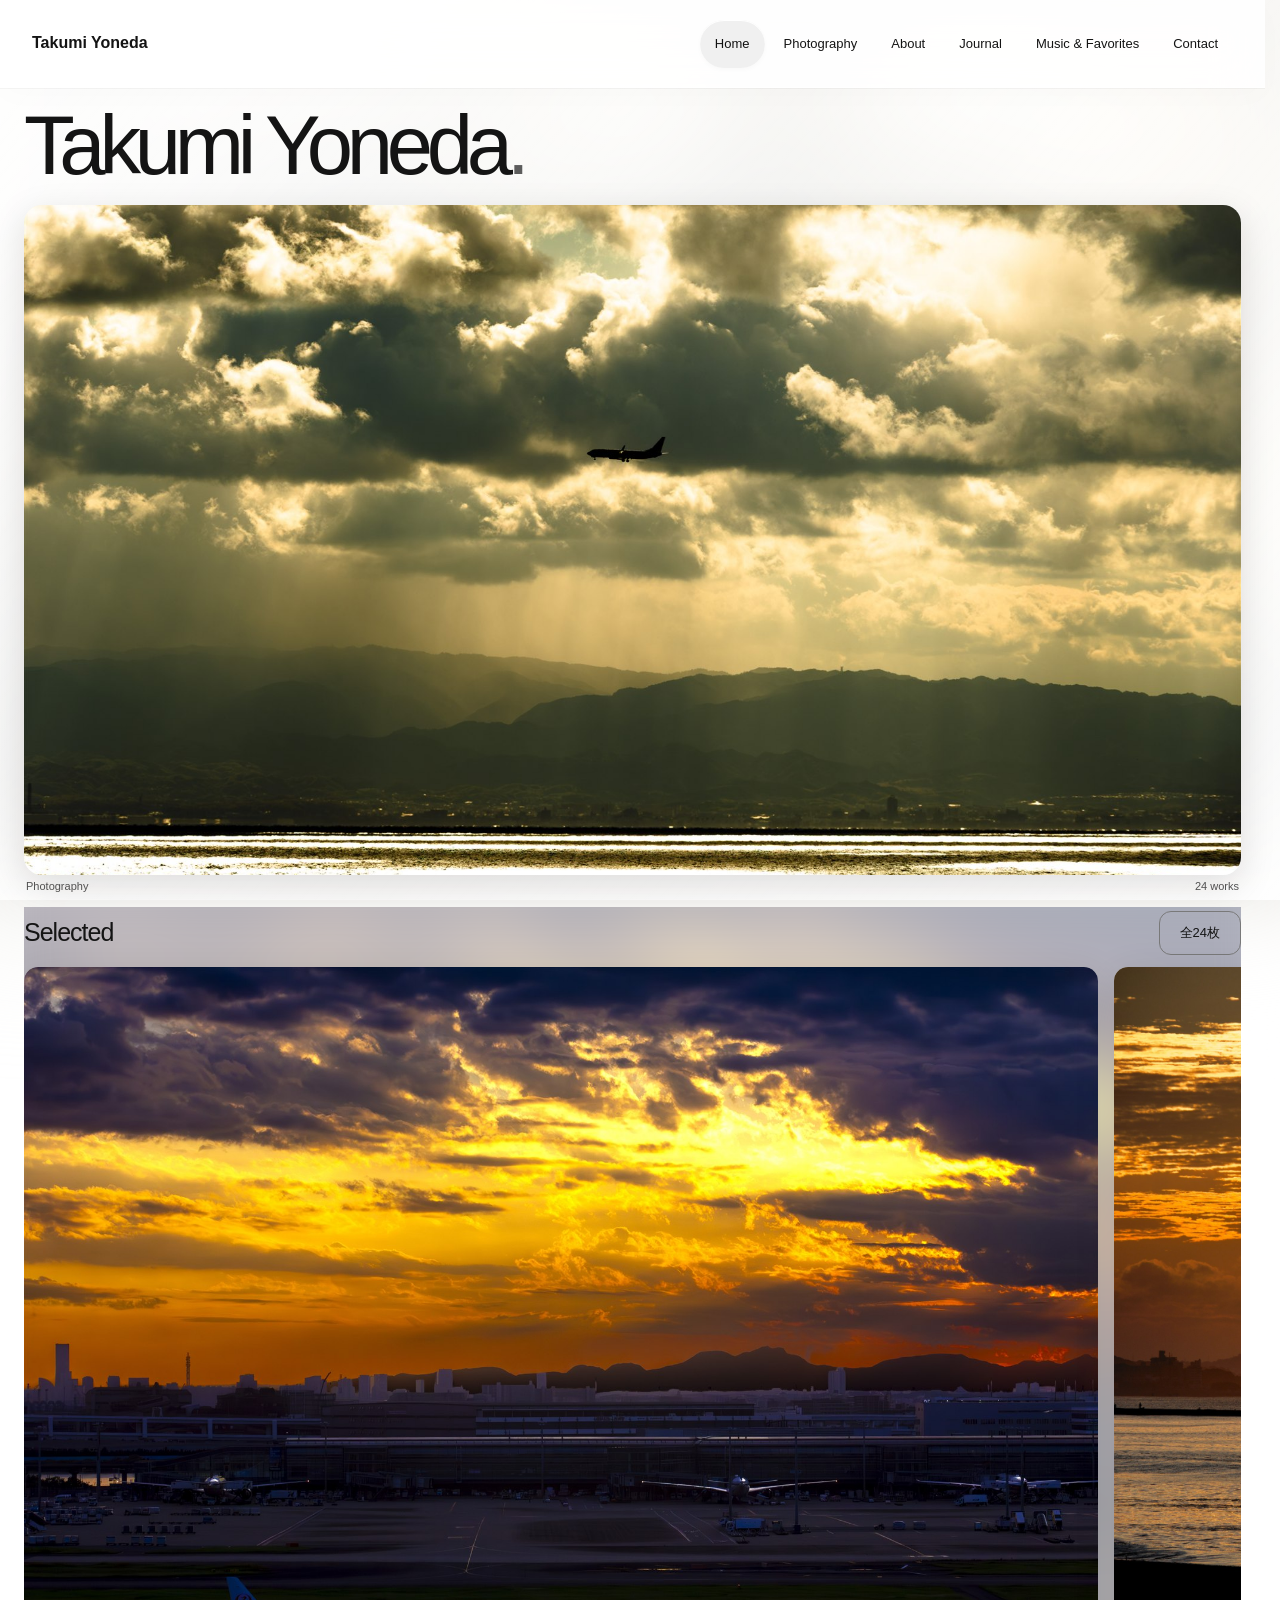
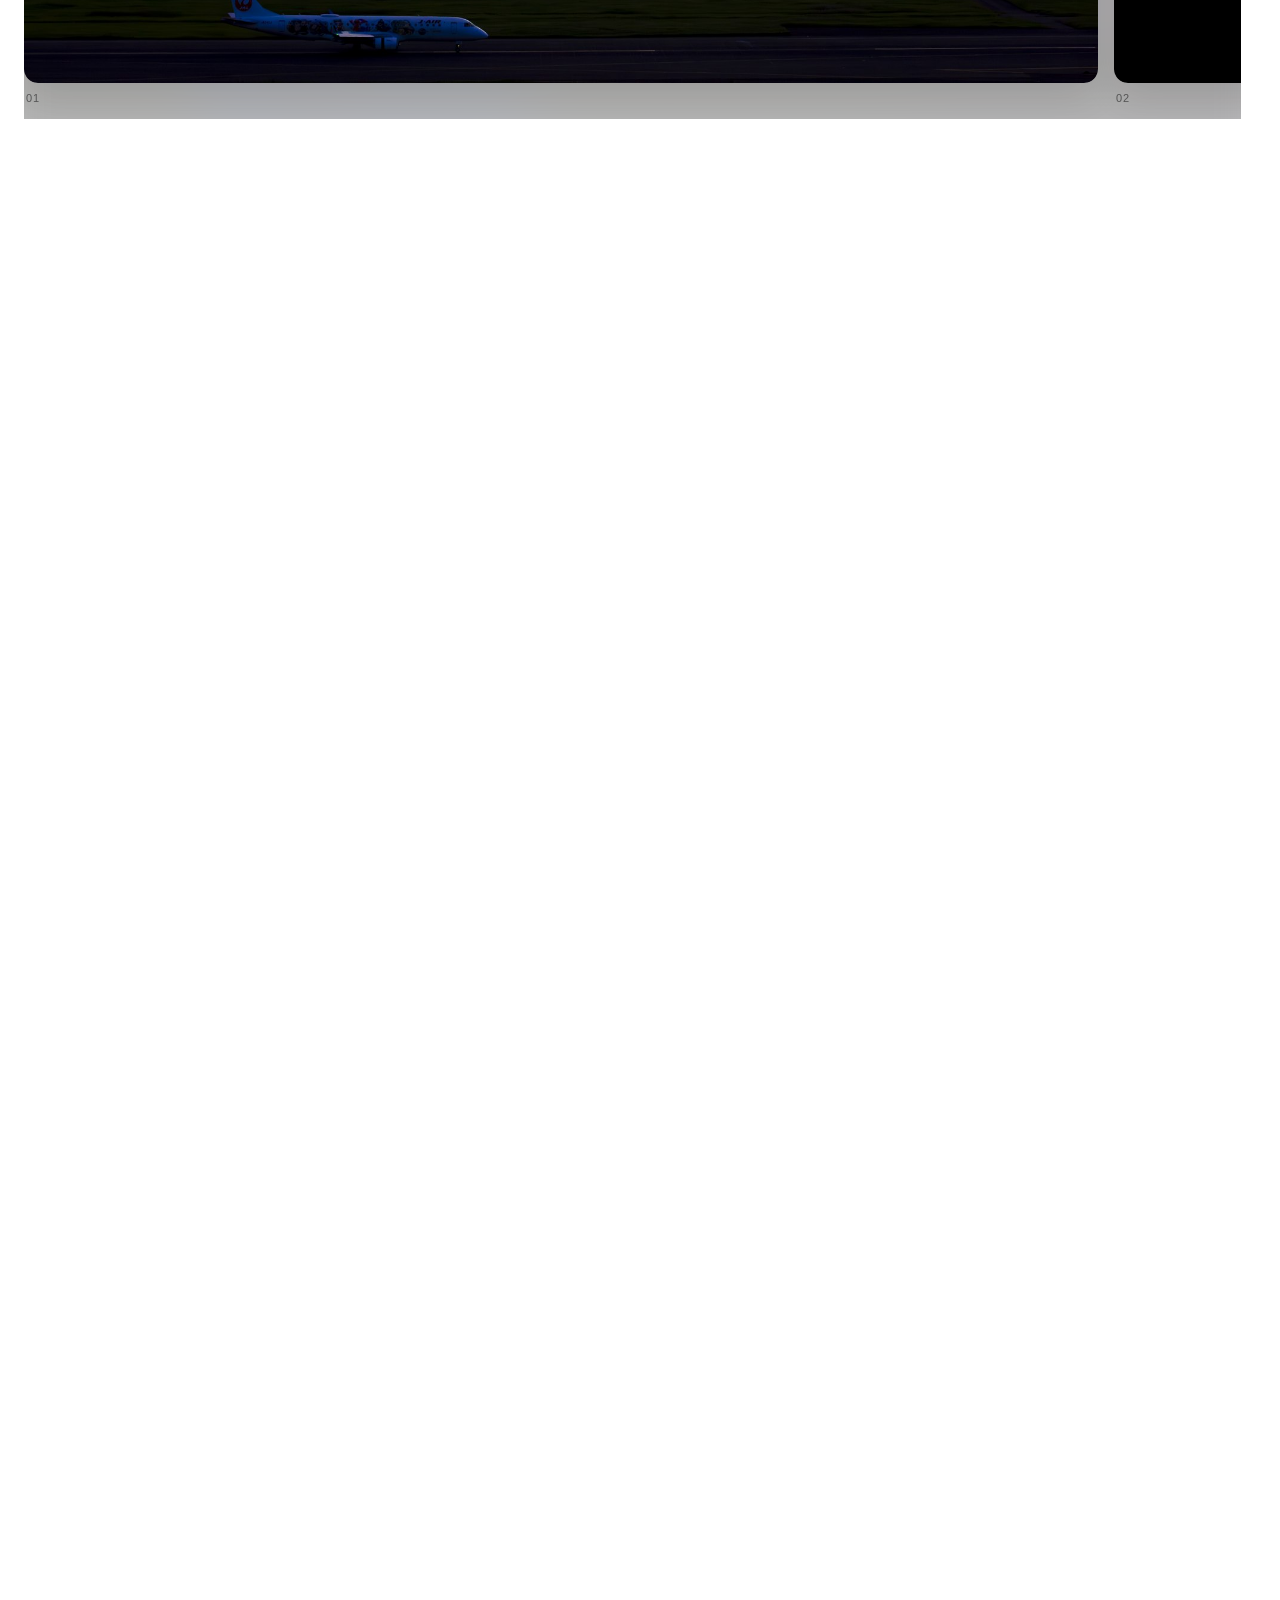
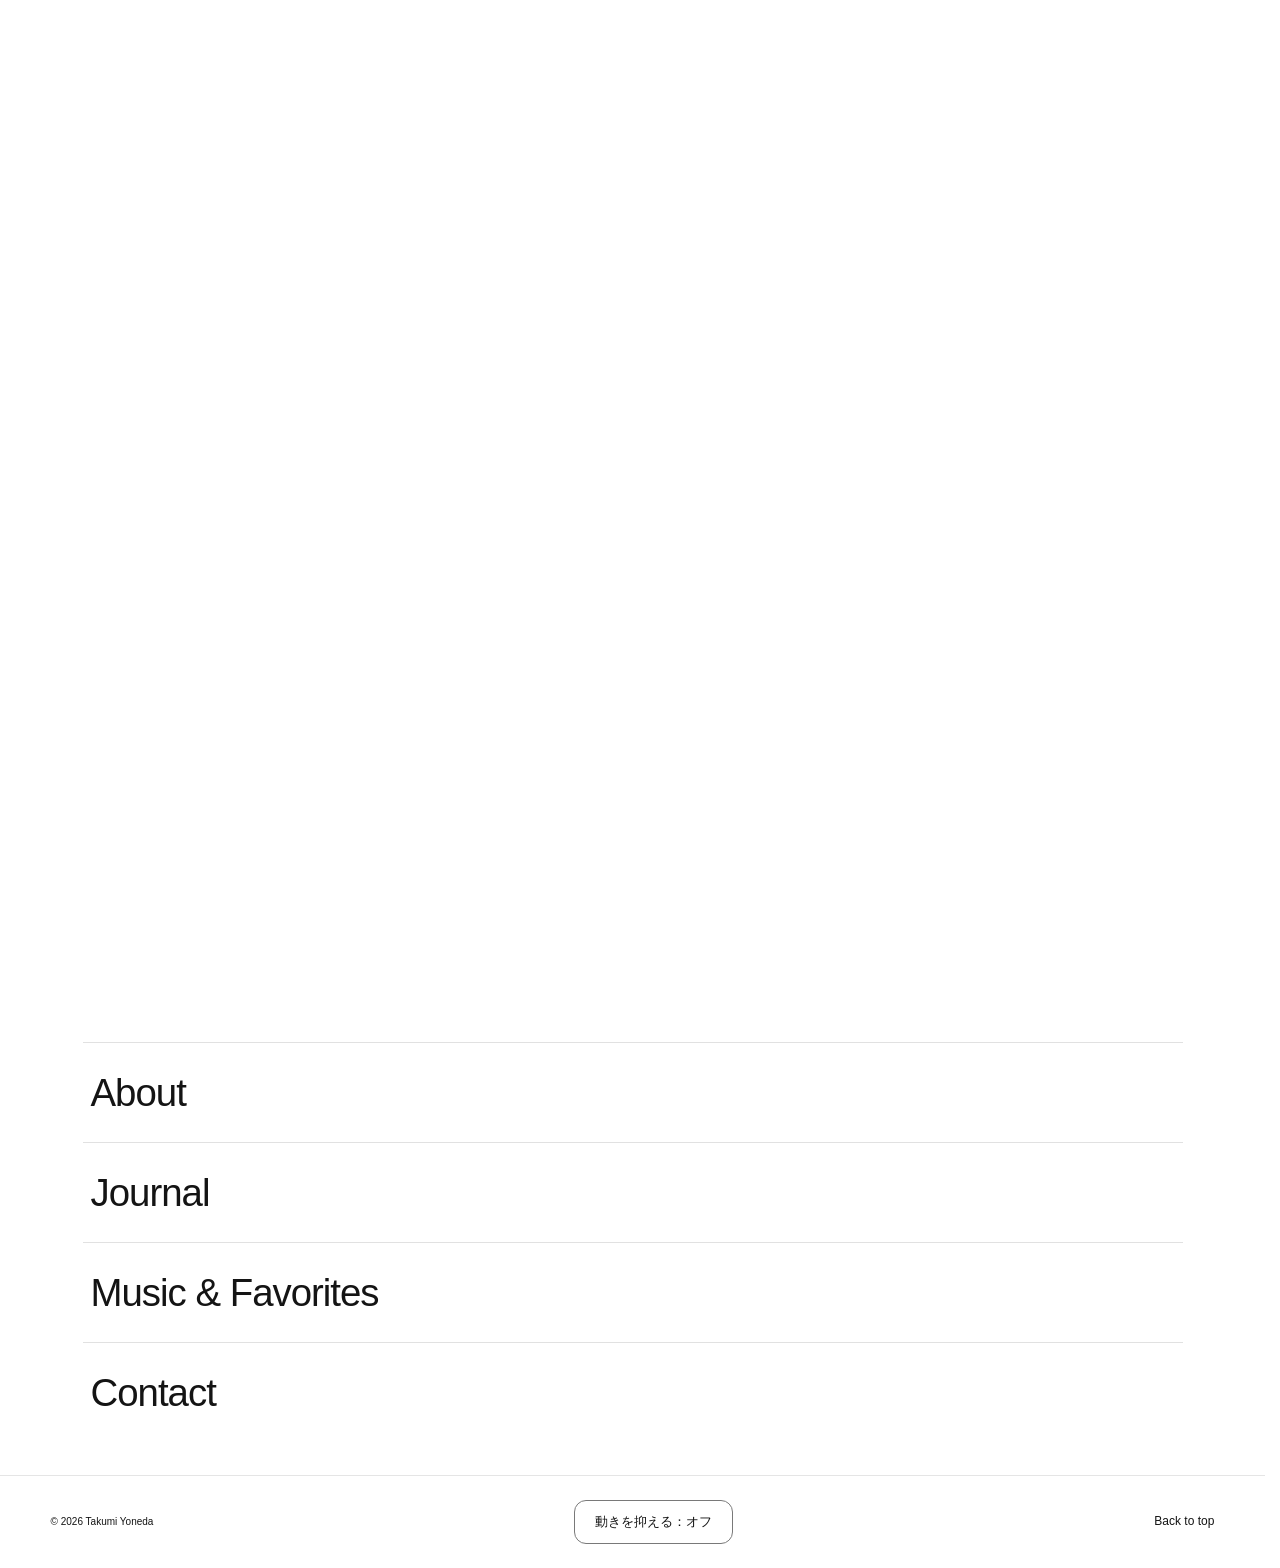
==== commit 018a7c2e: "Use a scroll-only photographic home" ====
--- a/index.html
+++ b/index.html
@@ -1 +1 @@
-<!doctype html><html lang="ja"><head><meta charset="utf-8"><meta name="viewport" content="width=device-width,initial-scale=1"><meta name="description" content="Takumi Yonedaの個人公式サイト。写真、アート、言葉と好きなもの。Photography"><meta name="theme-color" content="#ffffff"><title>Home — Takumi Yoneda</title><link rel="icon" href="assets/favicon.svg" type="image/svg+xml"><link rel="stylesheet" href="assets/style.css"><link rel="stylesheet" href="assets/motion.css"><script defer src="assets/content.js"></script><script defer src="assets/app.js"></script><script defer src="assets/motion.js"></script></head><body class="home-page"><a class="skip" href="#main">本文へスキップ</a><header><a class="brand" href="index.html">TY<span>Takumi Yoneda</span></a><nav class="desktop-nav" aria-label="メインナビゲーション"><a href="index.html" aria-current="page">Home</a><a href="photography.html">Photography</a><a href="about.html" >About</a><a href="journal.html" >Journal</a><a href="favorites.html" >Music & Favorites</a><a href="contact.html" >Contact</a></nav><button class="icon menu-toggle" aria-label="メニューを開く" aria-haspopup="dialog" aria-controls="menu-dialog" aria-expanded="false">☰</button></header><main id="main"><section class="cover" aria-label="写真カルーセル"><div class="cover-heading"><h1><span>Takumi</span><span>Yoneda<span class="name-dot">.</span></span></h1><a class="cover-link" href="photography.html">Photography <span aria-hidden="true">↗</span></a></div><div class="cover-photo" id="cover-photo"><div class="image-wrap"><img src="assets/photo-23.jpg" alt="雲から射す光と海の上を飛ぶ飛行機" width="1800" height="1200" fetchpriority="high"><span class="image-error" hidden>画像を読み込めませんでした</span></div><div class="cover-overlay"><span id="cover-counter" aria-live="polite">01 / 04</span><div class="cover-buttons"><button class="icon" id="cover-prev" aria-label="前の写真">←</button><button class="icon" id="cover-next" aria-label="次の写真">→</button></div></div></div><div class="cover-baseline"><span>Photography</span><span>24 works</span><a href="#selected" aria-label="作品へスクロール">↓</a></div></section><section id="selected" class="selected"><div class="section-head"><h2>Selected</h2><a class="chip" href="photography.html">全24枚 ↗</a></div><div class="selected-grid"><button class="photo-card reveal" data-photo="8" aria-label="IMG_3153_1を拡大"><div class="image-wrap"><img src="assets/photo-8.jpg" alt="夕焼けの空港と滑走路の飛行機" width="1800" height="1200" loading="lazy"><span class="image-error" hidden>画像を読み込めませんでした</span></div><span class="frame-number">01<span>↗</span></span></button><button class="photo-card reveal" data-photo="0" aria-label="Z50_4692を拡大"><div class="image-wrap"><img src="assets/photo-0.jpg" alt="夕日の海と、浜辺に立つ二人のシルエット" width="1800" height="1200" loading="lazy"><span class="image-error" hidden>画像を読み込めませんでした</span></div><span class="frame-number">02<span>↗</span></span></button><button class="photo-card reveal" data-photo="14" aria-label="Z50_3294を拡大"><div class="image-wrap"><img src="assets/photo-14.jpg" alt="青い水面に波紋を描く水鳥" width="1800" height="1200" loading="lazy"><span class="image-error" hidden>画像を読み込めませんでした</span></div><span class="frame-number">03<span>↗</span></span></button><button class="photo-card reveal" data-photo="15" aria-label="Z50_6900を拡大"><div class="image-wrap"><img src="assets/photo-15.jpg" alt="空に向かって砕ける白い波" width="1800" height="1200" loading="lazy"><span class="image-error" hidden>画像を読み込めませんでした</span></div><span class="frame-number">04<span>↗</span></span></button><button class="photo-card reveal" data-photo="10" aria-label="Z50_9318を拡大"><div class="image-wrap"><img src="assets/photo-10.jpg" alt="雨上がりの空港とJALの機体" width="1800" height="1200" loading="lazy"><span class="image-error" hidden>画像を読み込めませんでした</span></div><span class="frame-number">05<span>↗</span></span></button><button class="photo-card reveal" data-photo="21" aria-label="Z50_0183を拡大"><div class="image-wrap"><img src="assets/photo-21.jpg" alt="木の扉のそばに座る猫" width="1800" height="1200" loading="lazy"><span class="image-error" hidden>画像を読み込めませんでした</span></div><span class="frame-number">06<span>↗</span></span></button></div></section><section class="closing-frame reveal" aria-label="最後の作品"><button class="photo-card" data-photo="0" aria-label="Z50_4692を拡大"><div class="image-wrap"><img src="assets/photo-0.jpg" alt="夕日の海と浜辺に立つ二人のシルエット" width="1197" height="1800" loading="lazy"><span class="image-error" hidden>画像を読み込めませんでした</span></div></button><a class="chip" href="photography.html">全24枚 ↗</a></section><section class="home-links"><a href="about.html">About <span>↗</span></a><a href="journal.html">Journal <span>↗</span></a><a href="favorites.html">Music & Favorites <span>↗</span></a><a href="contact.html">Contact <span>↗</span></a></section><noscript><nav aria-label="ページ一覧"><a href="index.html">Home</a> / <a href="photography.html">Photography</a> / <a href="about.html">About</a> / <a href="journal.html">Journal</a> / <a href="favorites.html">Music & Favorites</a> / <a href="contact.html">Contact</a></nav></noscript></main><footer><div class="footer-bottom"><small>© 2026 Takumi Yoneda</small><button id="motion-toggle" class="chip" aria-pressed="false">動きを抑える</button><a href="#main">Back to top ↑</a></div></footer><dialog id="menu-dialog" class="menu-dialog" aria-labelledby="menu-title"><div class="dialog-top"><h2 id="menu-title">Menu</h2><button class="icon" data-close aria-label="メニューを閉じる">×</button></div><nav aria-label="モバイルナビゲーション"><a href="index.html" >Home<span>↗</span></a><a href="photography.html" aria-current="page">Photography<span>↗</span></a><a href="about.html" >About<span>↗</span></a><a href="journal.html" >Journal<span>↗</span></a><a href="favorites.html" >Music & Favorites<span>↗</span></a><a href="contact.html" >Contact<span>↗</span></a></nav></dialog><dialog id="sheet" class="sheet" aria-labelledby="sheet-title"><div class="handle" aria-hidden="true"></div><div class="dialog-top"><h2 id="sheet-title">Details</h2><button class="icon" data-close aria-label="詳細を閉じる">×</button></div><div id="sheet-content"></div></dialog><dialog id="lightbox" class="lightbox" aria-label="写真の拡大表示"><button class="icon" data-close aria-label="拡大表示を閉じる">×</button><img id="lightbox-image" alt=""><button class="icon viewer-info" id="viewer-info" aria-label="作品情報">i</button><div class="viewer-controls"><button class="icon" id="viewer-prev" aria-label="前の作品">←</button><span id="viewer-count" aria-live="polite"></span><button class="icon" id="viewer-next" aria-label="次の作品">→</button></div></dialog><div id="toast" role="status"></div></body></html>+<!doctype html><html lang="ja"><head><meta charset="utf-8"><meta name="viewport" content="width=device-width,initial-scale=1"><meta name="description" content="Takumi Yonedaの個人公式サイト。写真、アート、言葉と好きなもの。Photography"><meta name="theme-color" content="#ffffff"><title>Home — Takumi Yoneda</title><link rel="icon" href="assets/favicon.svg" type="image/svg+xml"><link rel="stylesheet" href="assets/style.css"><link rel="stylesheet" href="assets/motion.css?v=5"><script defer src="assets/content.js"></script><script defer src="assets/app.js"></script><script defer src="assets/motion.js"></script><script defer src="assets/scroll-gallery.js"></script></head><body class="home-page"><a class="skip" href="#main">本文へスキップ</a><header><a class="brand" href="index.html">TY<span>Takumi Yoneda</span></a><nav class="desktop-nav" aria-label="メインナビゲーション"><a href="index.html" aria-current="page">Home</a><a href="photography.html">Photography</a><a href="about.html" >About</a><a href="journal.html" >Journal</a><a href="favorites.html" >Music & Favorites</a><a href="contact.html" >Contact</a></nav><button class="icon menu-toggle" aria-label="メニューを開く" aria-haspopup="dialog" aria-controls="menu-dialog" aria-expanded="false">☰</button></header><main id="main"><section class="cover" aria-label="Photography"><div class="cover-heading"><h1><span>Takumi</span><span>Yoneda<span class="name-dot">.</span></span></h1></div><div class="cover-photo" id="home-photo"><div class="image-wrap"><img src="assets/photo-23.jpg" alt="雲から射す光と海の上を飛ぶ飛行機" width="1800" height="1200" fetchpriority="high"><span class="image-error" hidden>画像を読み込めませんでした</span></div></div><div class="cover-baseline"><span>Photography</span><span>24 works</span></div></section><section id="selected" class="selected"><div class="section-head"><h2>Selected</h2><a class="chip" href="photography.html">全24枚 </a></div><div class="selected-grid"><button class="photo-card reveal" data-photo="8" aria-label="IMG_3153_1を拡大"><div class="image-wrap"><img src="assets/photo-8.jpg" alt="夕焼けの空港と滑走路の飛行機" width="1800" height="1200" loading="lazy"><span class="image-error" hidden>画像を読み込めませんでした</span></div><span class="frame-number">01<span></span></span></button><button class="photo-card reveal" data-photo="0" aria-label="Z50_4692を拡大"><div class="image-wrap"><img src="assets/photo-0.jpg" alt="夕日の海と、浜辺に立つ二人のシルエット" width="1800" height="1200" loading="lazy"><span class="image-error" hidden>画像を読み込めませんでした</span></div><span class="frame-number">02<span></span></span></button><button class="photo-card reveal" data-photo="14" aria-label="Z50_3294を拡大"><div class="image-wrap"><img src="assets/photo-14.jpg" alt="青い水面に波紋を描く水鳥" width="1800" height="1200" loading="lazy"><span class="image-error" hidden>画像を読み込めませんでした</span></div><span class="frame-number">03<span></span></span></button><button class="photo-card reveal" data-photo="15" aria-label="Z50_6900を拡大"><div class="image-wrap"><img src="assets/photo-15.jpg" alt="空に向かって砕ける白い波" width="1800" height="1200" loading="lazy"><span class="image-error" hidden>画像を読み込めませんでした</span></div><span class="frame-number">04<span></span></span></button><button class="photo-card reveal" data-photo="10" aria-label="Z50_9318を拡大"><div class="image-wrap"><img src="assets/photo-10.jpg" alt="雨上がりの空港とJALの機体" width="1800" height="1200" loading="lazy"><span class="image-error" hidden>画像を読み込めませんでした</span></div><span class="frame-number">05<span></span></span></button><button class="photo-card reveal" data-photo="21" aria-label="Z50_0183を拡大"><div class="image-wrap"><img src="assets/photo-21.jpg" alt="木の扉のそばに座る猫" width="1800" height="1200" loading="lazy"><span class="image-error" hidden>画像を読み込めませんでした</span></div><span class="frame-number">06<span></span></span></button></div></section><section class="home-links"><a href="about.html">About <span></span></a><a href="journal.html">Journal <span></span></a><a href="favorites.html">Music & Favorites <span></span></a><a href="contact.html">Contact <span></span></a></section><noscript><nav aria-label="ページ一覧"><a href="index.html">Home</a> / <a href="photography.html">Photography</a> / <a href="about.html">About</a> / <a href="journal.html">Journal</a> / <a href="favorites.html">Music & Favorites</a> / <a href="contact.html">Contact</a></nav></noscript></main><footer><div class="footer-bottom"><small>© 2026 Takumi Yoneda</small><button id="motion-toggle" class="chip" aria-pressed="false">動きを抑える</button><a href="#main">Back to top</a></div></footer><dialog id="menu-dialog" class="menu-dialog" aria-labelledby="menu-title"><div class="dialog-top"><h2 id="menu-title">Menu</h2><button class="icon" data-close aria-label="メニューを閉じる">×</button></div><nav aria-label="モバイルナビゲーション"><a href="index.html" >Home<span></span></a><a href="photography.html" aria-current="page">Photography<span></span></a><a href="about.html" >About<span></span></a><a href="journal.html" >Journal<span></span></a><a href="favorites.html" >Music & Favorites<span></span></a><a href="contact.html" >Contact<span></span></a></nav></dialog><dialog id="sheet" class="sheet" aria-labelledby="sheet-title"><div class="handle" aria-hidden="true"></div><div class="dialog-top"><h2 id="sheet-title">Details</h2><button class="icon" data-close aria-label="詳細を閉じる">×</button></div><div id="sheet-content"></div></dialog><dialog id="lightbox" class="lightbox" aria-label="写真の拡大表示"><button class="icon" data-close aria-label="拡大表示を閉じる">×</button><img id="lightbox-image" alt=""><button class="icon viewer-info" id="viewer-info" aria-label="作品情報">i</button><div class="viewer-controls"><button class="icon" id="viewer-prev" aria-label="前の作品">←</button><span id="viewer-count" aria-live="polite"></span><button class="icon" id="viewer-next" aria-label="次の作品">→</button></div></dialog><div id="toast" role="status"></div></body></html>
--- a/assets/motion.css
+++ b/assets/motion.css
@@ -48,3 +48,32 @@
 
 /* Photo palette: warm neutral, rose and muted blue; original image colors retained. */
 .artist-card .image-wrap{border:1px solid #00000006}.artist-group .image-wrap{background:#faf6f7;aspect-ratio:16/10}.artist-group img{object-fit:contain}.artist-solo .image-wrap{background:#f8f5f2}.artist-card:nth-child(3) img{object-position:50% 30%}.artist-card:nth-child(5) img{object-position:50% 36%}.photo-credits{max-width:1000px}
+
+/* Fill the cover width without a vacant side panel. */
+.cover-photo .image-wrap{width:100%;height:auto;max-height:none;aspect-ratio:auto}.cover-photo .image-wrap img{display:block;width:100%;height:auto;max-width:none;max-height:none;object-fit:contain}
+
+
+/* Continuous photo columns replace offset grids and empty cells. */
+.home-page main,.inner-page main,.portfolio-page main{max-width:1720px;padding-inline:3%}
+.selected-grid,.portfolio-page .photo-grid{display:block;columns:2;column-gap:20px}
+.selected-grid .photo-card,.portfolio-page .photo-grid .photo-card{display:block;width:100%;margin:0 0 20px;break-inside:avoid;grid-column:auto!important}
+.selected-grid .photo-card .image-wrap,.portfolio-page .photo-grid .photo-card .image-wrap{aspect-ratio:auto;height:auto}
+.selected-grid .photo-card img,.portfolio-page .photo-grid .photo-card img{width:100%;height:auto}
+.selected{padding:30px 0 12px}.selected .section-head{margin-bottom:16px}.section-head h2{margin-bottom:0}.home-links{padding-top:8px}.home-links a{min-height:60px}
+.portfolio-page .page-heading,.inner-page .page-heading{padding:20px 0 24px}.portfolio-tools{margin-bottom:18px}
+@media(max-width:640px){.home-page main,.inner-page main,.portfolio-page main{padding-inline:4%}.selected-grid,.portfolio-page .photo-grid{columns:1}.selected-grid .photo-card,.portfolio-page .photo-grid .photo-card{margin-bottom:16px;width:100%!important}.cover h1{display:flex;font-size:clamp(36px,9vw,54px);line-height:1;gap:.18em}.cover h1>span{display:inline-block}.cover-heading{flex-wrap:wrap;gap:12px;padding-bottom:16px}.cover-link{min-height:40px}.cover{padding-top:18px}.selected{padding-top:24px}}
+
+.artist-group .image-wrap{aspect-ratio:4/3}.artist-group img{width:100%;height:100%;object-fit:cover;object-position:center}.artist-card:nth-child(2) img{object-position:50% 68%}.artist-card:nth-child(3) img{object-position:50% 25%}.artist-card:nth-child(5) img{object-position:50% 42%}
+.artist-card:first-child .image-wrap{aspect-ratio:16/9}.artist-card:first-child img{object-fit:contain}.artist-card:nth-child(2) .image-wrap{aspect-ratio:1/1}
+.artist-group .image-wrap,.artist-card:first-child .image-wrap,.artist-card:nth-child(2) .image-wrap{aspect-ratio:16/9}.artist-card:nth-child(2) img{object-position:50% 55%}
+
+/* Scroll story: vertical input, horizontal photography, natural vertical exit. */
+.home-page main{max-width:none;padding-inline:24px}.cover{padding-top:16px}.cover-heading{padding-bottom:18px}.cover h1{font-size:clamp(42px,6.5vw,100px)}.cover-photo{border-radius:18px}.cover-photo .image-wrap{height:calc(100svh - 230px);min-height:300px;aspect-ratio:auto}.cover-photo .image-wrap img{width:100%;height:100%;object-fit:cover}.cover-baseline{padding-block:2px}.cover-baseline span{font-size:11px}
+.horizontal-story{padding:0;margin-top:8px;position:relative}.horizontal-story .scroll-stage{position:sticky;top:0;height:100svh;overflow:hidden;display:flex;flex-direction:column;justify-content:center;padding:16px 0}.horizontal-story .section-head{flex-shrink:0;margin-bottom:12px;align-items:center}.horizontal-story .section-head h2{font-size:25px}.horizontal-story .selected-grid{display:flex;columns:unset;gap:16px;align-items:center;width:100%;will-change:transform}.horizontal-story .selected-grid .photo-card{flex:0 0 auto;width:auto!important;margin:0;opacity:1;transform:none;transition:none}.horizontal-story .selected-grid .photo-card .image-wrap{height:calc(100svh - 140px);aspect-ratio:auto;border-radius:14px;animation:none!important}.horizontal-story .selected-grid .photo-card img{height:100%;width:auto;max-width:none;object-fit:contain}.horizontal-story .frame-number{padding-block:6px}.home-links{padding:12px 0}.home-page footer{margin-top:20px}
+@media(max-width:640px){.home-page main{padding-inline:12px}.cover-heading{padding-bottom:14px}.cover h1{font-size:clamp(32px,8.8vw,54px)}.cover-photo .image-wrap{height:calc(100svh - 170px);min-height:300px}.horizontal-story .selected-grid{gap:12px}.horizontal-story .selected-grid .photo-card .image-wrap{height:calc(100svh - 120px)}.horizontal-story .scroll-stage{padding-block:12px}.horizontal-story .selected-grid .photo-card img{max-width:88vw;object-fit:cover}.horizontal-story .section-head h2{font-size:22px}}
+@media(prefers-reduced-motion:reduce){.selected-grid{transform:none!important}}
+/* Photographic atmosphere: supplied work under a translucent white surface. */
+body{isolation:isolate;background:#fff}body:before{content:'';position:fixed;inset:-70px;z-index:-2;background:url('photo-23.jpg') center/cover no-repeat;filter:blur(55px) saturate(.75);opacity:.25;pointer-events:none}body:after{content:'';position:fixed;inset:0;z-index:-1;background:linear-gradient(130deg,#fffffff2 5%,#ffffffa8 55%,#ffffffe8);pointer-events:none}.horizontal-story .scroll-stage:before{content:'';position:absolute;inset:-60px;z-index:-1;background:linear-gradient(#ffffff9c,#ffffffad),url('photo-8.jpg') center/cover;filter:blur(36px);pointer-events:none}.horizontal-story .scroll-stage{isolation:isolate}.home-links a{background:#ffffff38;border-color:#17171720}.home-page footer,.inner-page footer,.portfolio-page footer{background:transparent}.horizontal-story .selected-grid .photo-card .image-wrap{box-shadow:0 12px 40px #17100c24}.home-page .cover-photo{box-shadow:0 10px 35px #17100c20}
+@media(max-width:640px){.horizontal-story .selected-grid .photo-card img{max-width:none;object-fit:contain}}
+@media(prefers-reduced-transparency:reduce){body:before,body:after,.horizontal-story .scroll-stage:before{display:none}}
+.horizontal-story .scroll-stage{top:88px;height:calc(100svh - 88px)}.horizontal-story .selected-grid .photo-card .image-wrap{height:calc(100svh - 184px)}@media(max-width:640px){.horizontal-story .scroll-stage{top:72px;height:calc(100svh - 72px)}.horizontal-story .selected-grid .photo-card .image-wrap{height:calc(100svh - 154px)}}
